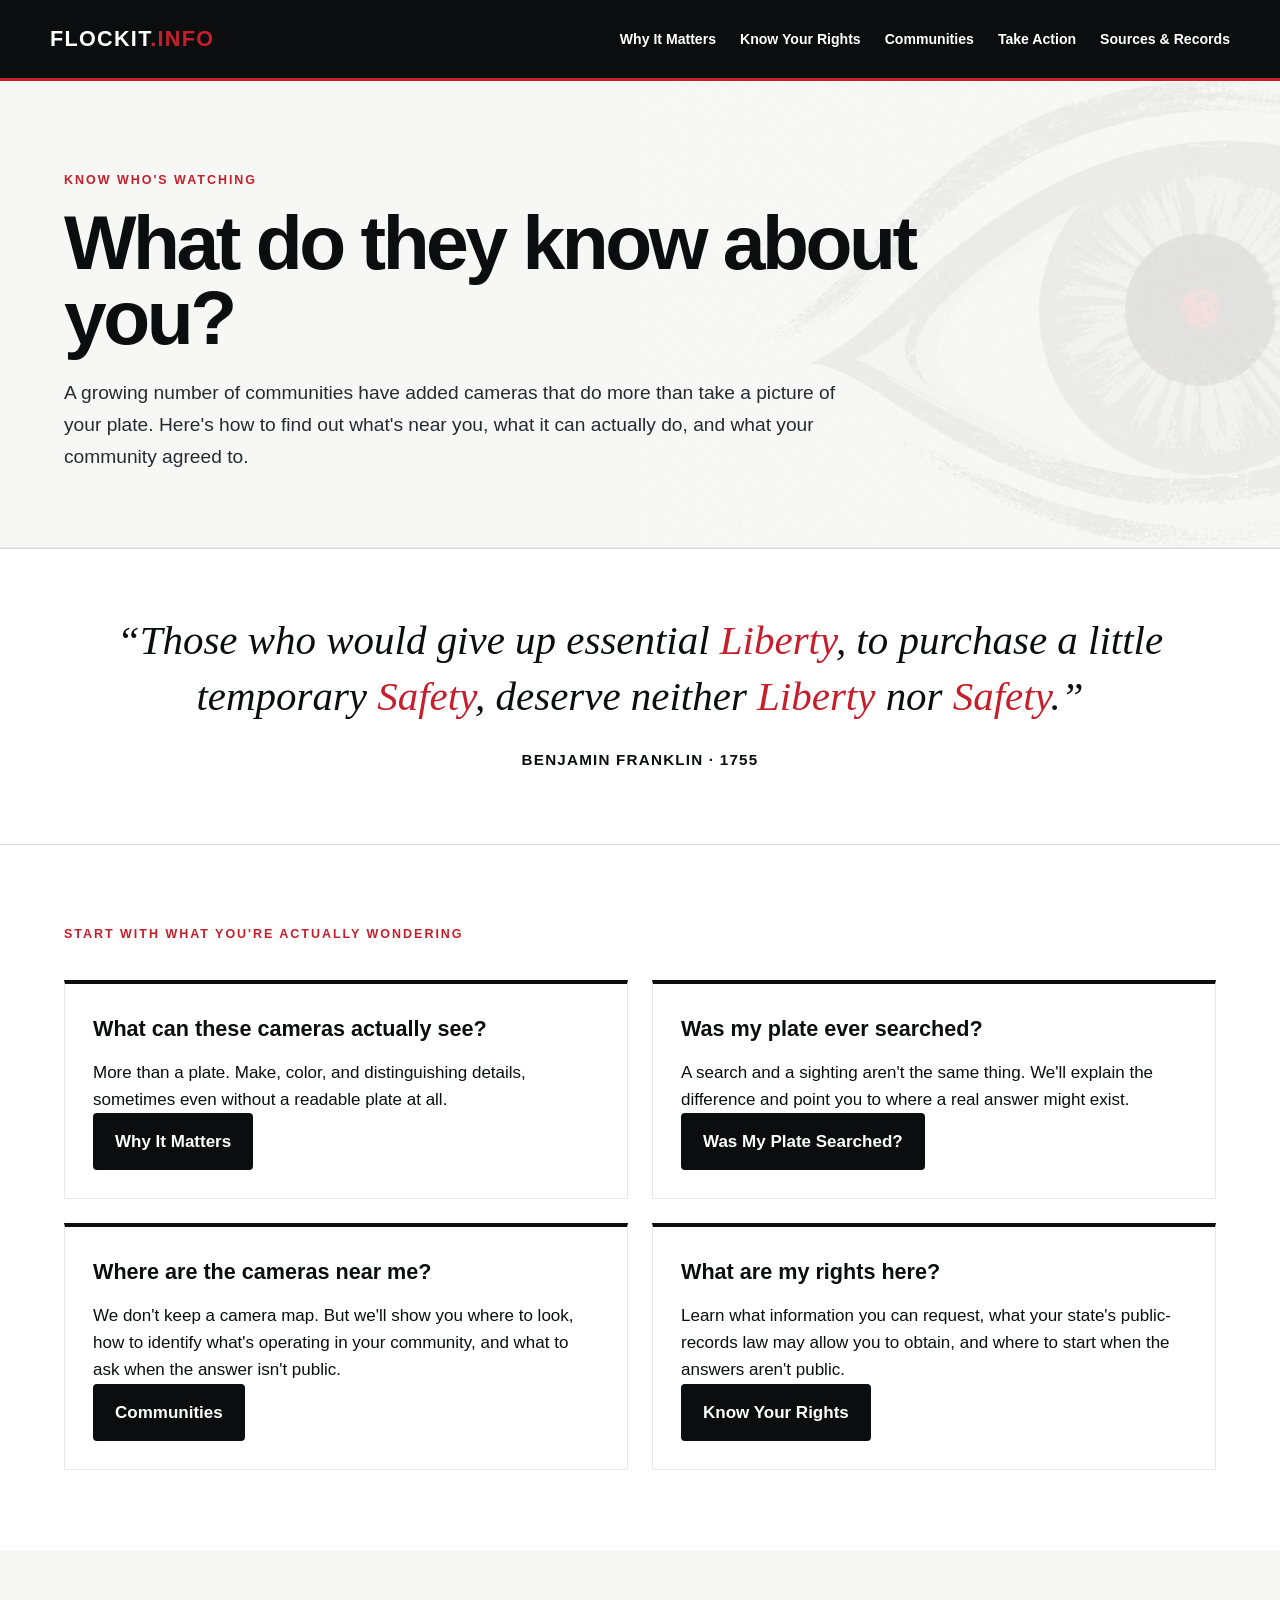
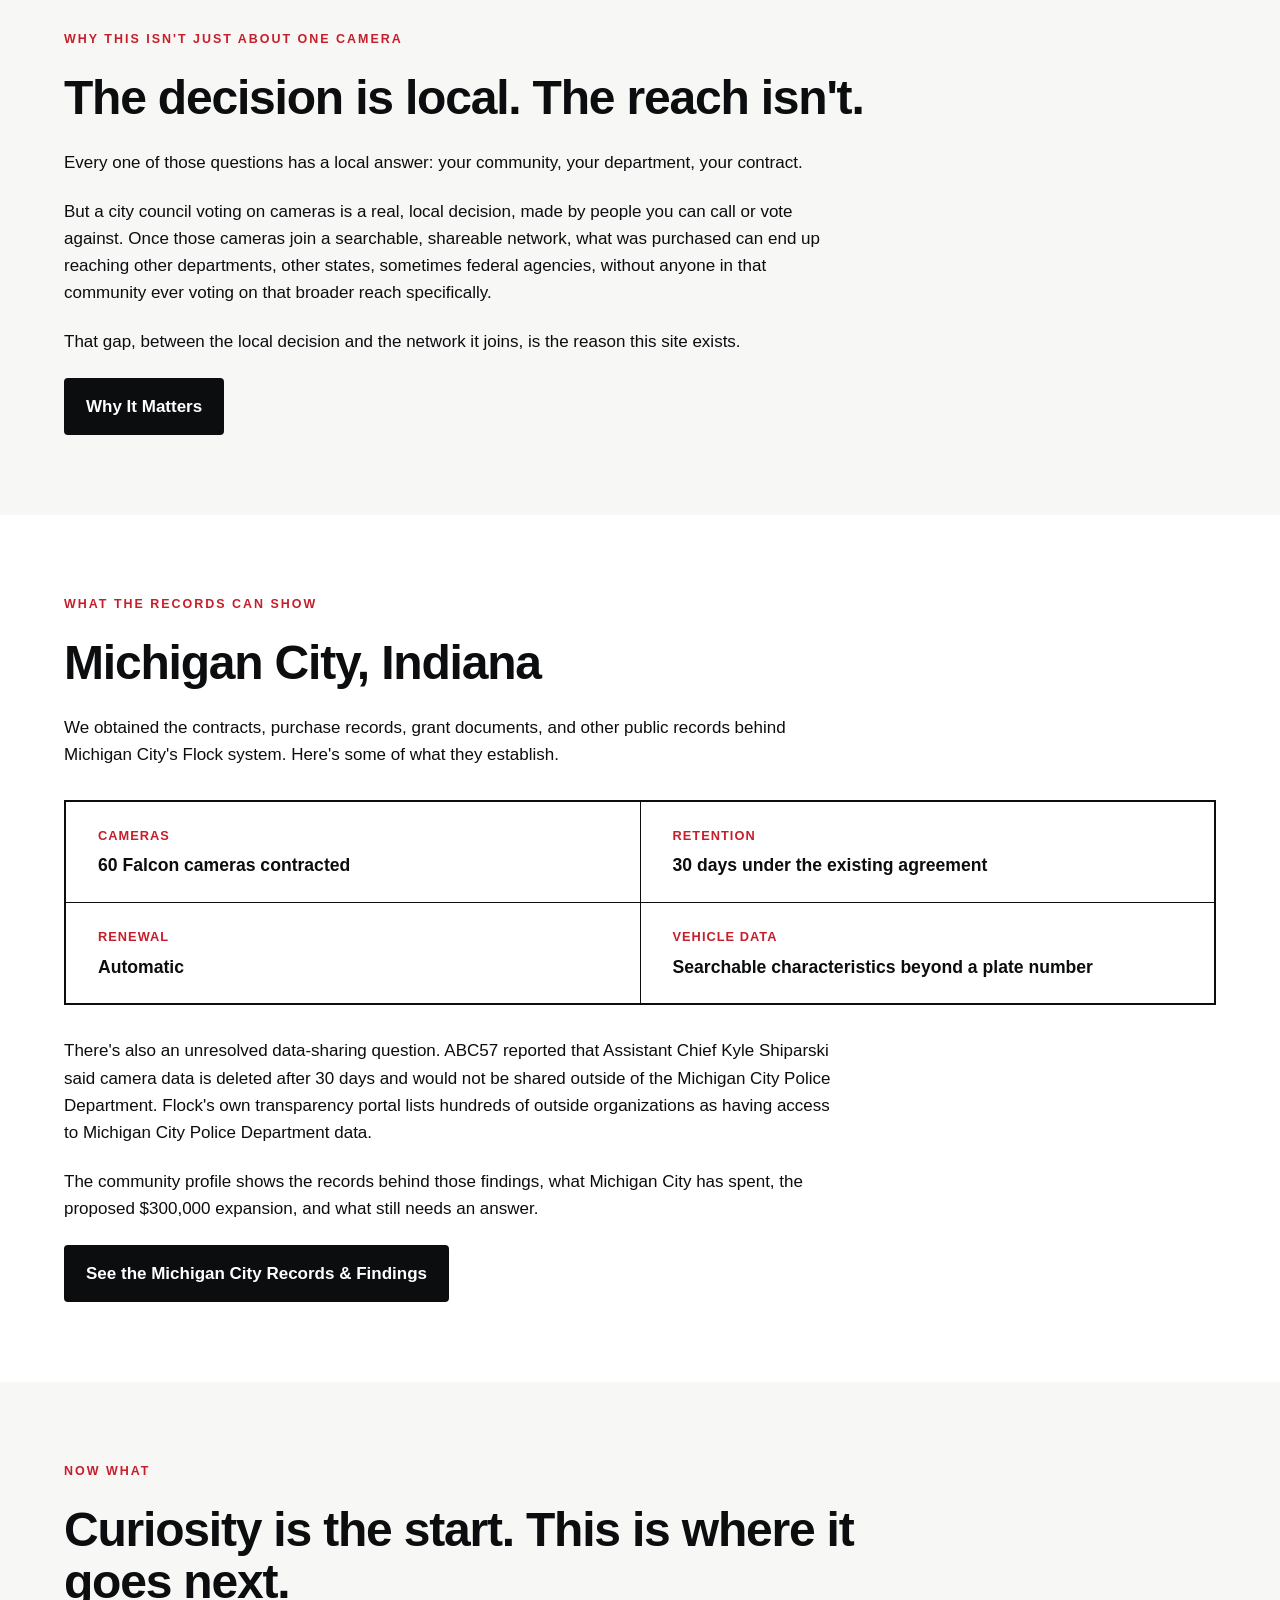
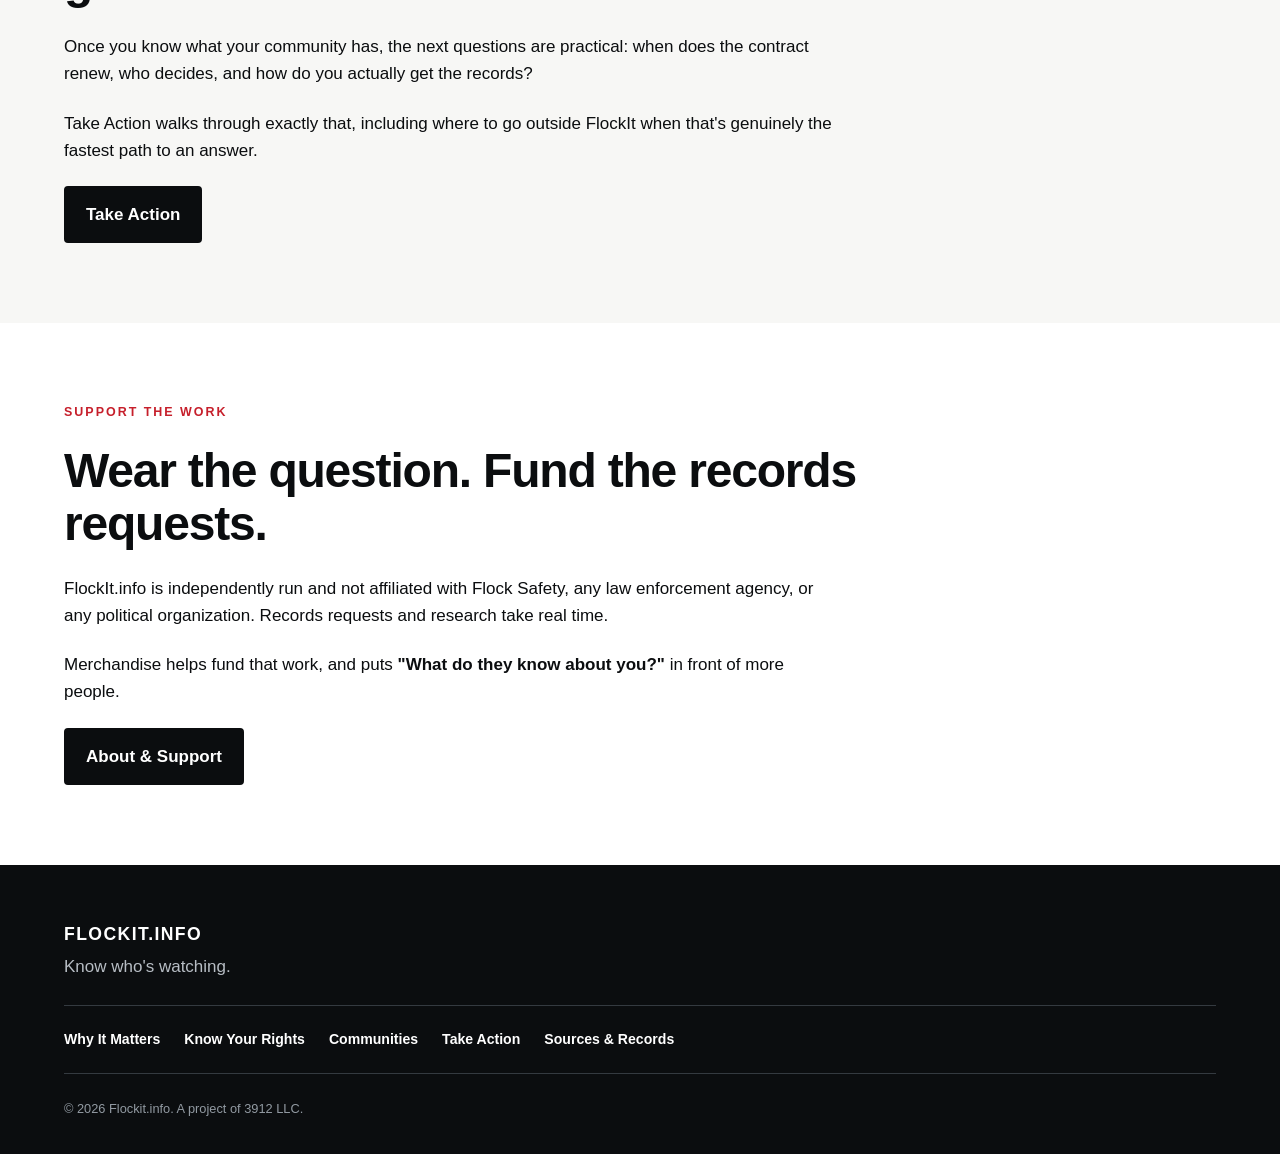
==== index.html @ 356aca11 "Update index.html" ====
<!DOCTYPE html>
<html lang="en">

<head>
  <meta charset="UTF-8">
  <meta name="viewport" content="width=device-width, initial-scale=1.0">

  <title>Flockit.info | Know Who's Watching</title>

  <meta
    name="description"
    content="Find out how Flock surveillance technology is being used in your community, what it can do, and what you can do about it."
  >

  <link rel="stylesheet" href="styles.css">
</head>


<body>

  <!-- =====================================================
       SITE HEADER
       Keep this consistent with template.html
       ===================================================== -->

  <header class="site-header">
    <div class="header-inner">

      <a class="site-logo" href="index.html" aria-label="Flockit.info home">
        FLOCKIT<span>.INFO</span>
      </a>

     <nav class="site-nav" aria-label="Main navigation">
  <a href="why-it-matters.html">Why It Matters</a>
  <a href="know-your-rights.html">Know Your Rights</a>
  <a href="communities.html">Communities</a>
  <a href="take-action.html">Take Action</a>
  <a href="sources-records.html">Sources &amp; Records</a>
</nav>

    </div>
  </header>


  <main>

    <!-- ===================================================
         HERO
         =================================================== -->

<section class="page-hero">
  <div class="content-width">

    <p class="eyebrow">KNOW WHO'S WATCHING</p>

    <h1>What do they know about you?</h1>

    <p class="page-intro">
      A growing number of communities have added cameras that do more
      than take a picture of your plate. Here's how to find out what's
      near you, what it can actually do, and what your community agreed to.
    </p>

  </div>
</section>
<section class="historical-quote">
  <div class="content-width">
    <blockquote>
  “Those who would give up essential <span class="quote-emphasis">Liberty</span>, to purchase a little temporary <span class="quote-emphasis">Safety</span>, deserve neither <span class="quote-emphasis">Liberty</span> nor <span class="quote-emphasis">Safety</span>.”
</blockquote>

    <p class="quote-attribution">
      Benjamin Franklin · 1755
    </p>
  </div>
</section>

    <!-- ===================================================
         WHY IT MATTERS
         =================================================== -->

  <!-- ===================================================
     START WITH WHAT YOU'RE ACTUALLY WONDERING
     =================================================== -->

<section class="content-section">
  <div class="content-width">

    <p class="eyebrow">START WITH WHAT YOU'RE ACTUALLY WONDERING</p>

    <div class="card-grid">

      <article class="card">
        <h3>What can these cameras actually see?</h3>
        <p>
          More than a plate. Make, color, and distinguishing details,
          sometimes even without a readable plate at all.
        </p>
        <a class="button" href="why-it-matters.html">
          Why It Matters
        </a>
      </article>

      <article class="card">
        <h3>Was my plate ever searched?</h3>
        <p>
          A search and a sighting aren't the same thing. We'll explain
          the difference and point you to where a real answer might exist.
        </p>
        <a class="button" href="was-my-plate-searched.html">
          Was My Plate Searched?
        </a>
      </article>

      <article class="card">
        <h3>Where are the cameras near me?</h3>
        <p>
          We don't keep a camera map. But we'll show you where to look,
          how to identify what's operating in your community, and what
          to ask when the answer isn't public.
        </p>
        <a class="button" href="communities.html">
          Communities
        </a>
      </article>

      <article class="card">
        <h3>What are my rights here?</h3>
        <p>
          Learn what information you can request, what your state's public-records law may allow you to obtain, and where to start when the answers aren't public.
        </p>
        <a class="button" href="know-your-rights.html">
          Know Your Rights
        </a>
      </article>

    </div>

  </div>
</section>


    <!-- ===================================================
         FIND YOUR COMMUNITY
         =================================================== -->

    <!-- ===================================================
     WHY THIS ISN'T JUST ABOUT ONE CAMERA
     =================================================== -->

<section class="content-section">
  <div class="content-width">

    <p class="eyebrow">WHY THIS ISN'T JUST ABOUT ONE CAMERA</p>

    <h2>The decision is local. The reach isn't.</h2>

    <p>
      Every one of those questions has a local answer: your community,
      your department, your contract.
    </p>

    <p>
      But a city council voting on cameras is a real, local decision,
      made by people you can call or vote against. Once those cameras
      join a searchable, shareable network, what was purchased can end
      up reaching other departments, other states, sometimes federal
      agencies, without anyone in that community ever voting on that
      broader reach specifically.
    </p>

    <p>
      That gap, between the local decision and the network it joins,
      is the reason this site exists.
    </p>

    <a class="button" href="why-it-matters.html">
      Why It Matters
    </a>

  </div>
</section>


    <!-- ===================================================
         REQUEST A COMMUNITY
         =================================================== -->

   <!-- ===================================================
     WHAT LOCAL UNDERSTANDING ACTUALLY LOOKS LIKE
     =================================================== -->

   <section class="content-section">
  <div class="content-width">

    <p class="eyebrow">WHAT THE RECORDS CAN SHOW</p>

    <h2>Michigan City, Indiana</h2>

    <p>
      We obtained the contracts, purchase records, grant documents, and other public records behind Michigan City's Flock system. Here's some of what they establish.
    </p>

    <div class="home-findings-grid">

      <div class="home-finding">
        <span>CAMERAS</span>
        <strong>60 Falcon cameras contracted</strong>
      </div>

      <div class="home-finding">
        <span>RETENTION</span>
        <strong>30 days under the existing agreement</strong>
      </div>

      <div class="home-finding">
        <span>RENEWAL</span>
        <strong>Automatic</strong>
      </div>

      <div class="home-finding">
        <span>VEHICLE DATA</span>
        <strong>Searchable characteristics beyond a plate number</strong>
      </div>

    </div>

    <p>
  There's also an unresolved data-sharing question. ABC57 reported that Assistant Chief Kyle Shiparski said camera data is deleted after 30 days and would not be shared outside of the Michigan City Police Department. Flock's own transparency portal lists hundreds of outside organizations as having access to Michigan City Police Department data.
</p>

    <p>
      The community profile shows the records behind those findings, what Michigan City has spent, the proposed $300,000 expansion, and what still needs an answer.
    </p>

    <a class="button" href="michigan-city.html">
      See the Michigan City Records &amp; Findings
    </a>

  </div>
</section>

    <!-- ===================================================
     NOW WHAT
     =================================================== -->

<section class="content-section">
  <div class="content-width">

    <p class="eyebrow">NOW WHAT</p>

    <h2>Curiosity is the start. This is where it goes next.</h2>

    <p>
      Once you know what your community has, the next questions are practical:
      when does the contract renew, who decides, and how do you actually get
      the records?
    </p>

    <p>
      Take Action walks through exactly that, including where to go outside
      FlockIt when that's genuinely the fastest path to an answer.
    </p>

    <a class="button" href="take-action.html">
      Take Action
    </a>

  </div>
</section>

    <!-- ===================================================
     SUPPORT THE WORK
     =================================================== -->

<section class="content-section">
  <div class="content-width">

    <p class="eyebrow">SUPPORT THE WORK</p>

    <h2>Wear the question. Fund the records requests.</h2>

    <p>
      FlockIt.info is independently run and not affiliated with Flock
      Safety, any law enforcement agency, or any political organization.
      Records requests and research take real time.
    </p>

    <p>
      Merchandise helps fund that work, and puts
      <strong>"What do they know about you?"</strong>
      in front of more people.
    </p>

    <a class="button" href="support-the-work.html">
      About &amp; Support
    </a>

  </div>
</section>
  </main>


  <!-- =====================================================
       SITE FOOTER
       Keep this consistent with template.html
       ===================================================== -->

  <footer class="site-footer">
    <div class="footer-inner">

      <div class="footer-brand">
        <strong>FLOCKIT.INFO</strong>
        <p>Know who's watching.</p>
      </div>

      <nav class="footer-nav" aria-label="Footer navigation">
  <a href="why-it-matters.html">Why It Matters</a>
  <a href="know-your-rights.html">Know Your Rights</a>
  <a href="communities.html">Communities</a>
  <a href="take-action.html">Take Action</a>
  <a href="sources-records.html">Sources &amp; Records</a>
</nav>

      <p class="footer-legal">
        © 2026 Flockit.info. A project of 3912 LLC.
      </p>

    </div>
  </footer>

</body>
</html>
---- styles.css ----
/* =========================================================
   FLOCKIT.INFO
   MASTER STYLESHEET

   Shared by every page on Flockit.info.
   Make site-wide design changes here whenever possible.
   ========================================================= */


/* ---------- SITE VARIABLES ---------- */

:root {
  --black: #0b0d0f;
  --dark: #15181c;
  --dark-gray: #252a30;
  --gray: #66707a;
  --light-gray: #e7e9ec;
  --off-white: #f7f7f5;
  --white: #ffffff;
  --red: #c61f2b;

  --content-width: 1180px;
  --reading-width: 780px;
}


/* ---------- RESET ---------- */

* {
  box-sizing: border-box;
}

html {
  scroll-behavior: smooth;
}

body {
  margin: 0;
  background: var(--white);
  color: var(--black);
  font-family: Arial, Helvetica, sans-serif;
  font-size: 17px;
  line-height: 1.6;
}

img {
  max-width: 100%;
  height: auto;
}

a {
  color: inherit;
}


/* ---------- SHARED PAGE WIDTH ---------- */

.content-width {
  width: min(90%, var(--content-width));
  margin: 0 auto;
}


/* =========================================================
   HEADER
   ========================================================= */

.site-header {
  background: var(--black);
  border-bottom: 3px solid var(--red);
}

.header-inner {
  width: min(94%, var(--content-width));
  min-height: 78px;
  margin: 0 auto;

  display: flex;
  align-items: center;
  justify-content: space-between;
  gap: 30px;
}

.site-logo {
  color: var(--white);
  font-size: 1.35rem;
  font-weight: 800;
  letter-spacing: 0.06em;
  text-decoration: none;
  white-space: nowrap;
}

.site-logo span {
  color: var(--red);
}


/* ---------- MAIN NAVIGATION ---------- */

.site-nav {
  display: flex;
  align-items: center;
  justify-content: flex-end;
  gap: 24px;
}

.site-nav a {
  color: var(--white);
  font-size: 0.88rem;
  font-weight: 700;
  text-decoration: none;
}

.site-nav a:hover,
.site-nav a:focus {
  color: var(--red);
}


/* =========================================================
   STANDARD PAGE HERO
   ========================================================= */

.page-hero {
  position: relative;
  overflow: hidden;
  padding: 90px 0 75px;
  background: var(--off-white);
  border-bottom: 1px solid var(--light-gray);
}

.page-hero::after {
  content: "";
  position: absolute;
  top: 50%;
  right: -120px;
  width: 760px;
  height: 520px;
  transform: translateY(-50%);
  background-image: url("eye-background.png");
  background-repeat: no-repeat;
  background-position: center;
  background-size: contain;
  opacity: 0.28;
  pointer-events: none;
}

.page-hero .content-width {
  position: relative;
  z-index: 1;
}

.eyebrow {
  margin: 0 0 14px;
  color: var(--red);
  font-size: 0.78rem;
  font-weight: 800;
  letter-spacing: 0.16em;
  text-transform: uppercase;
}

.page-hero h1 {
  max-width: 900px;
  margin: 0 0 22px;

  color: var(--black);
  font-size: clamp(2.6rem, 6vw, 5.5rem);
  line-height: 0.98;
  letter-spacing: -0.045em;
}

.page-intro {
  max-width: var(--reading-width);
  margin: 0;

  color: var(--dark-gray);
  font-size: 1.2rem;
  line-height: 1.65;
}


/* =========================================================
   STANDARD CONTENT
   ========================================================= */

.content-section {
  padding: 80px 0;
}

.content-section:nth-of-type(even) {
  background: var(--off-white);
}

.content-section h2 {
  max-width: 850px;
  margin: 0 0 24px;

  font-size: clamp(1.8rem, 4vw, 3rem);
  line-height: 1.1;
  letter-spacing: -0.025em;
}

.content-section h3 {
  margin-top: 35px;
  font-size: 1.35rem;
}

.content-section p {
  max-width: var(--reading-width);
  margin-top: 0;
  margin-bottom: 22px;
}


/* =========================================================
   BUTTONS
   ========================================================= */

.button {
  display: inline-block;
  padding: 13px 20px;

  background: var(--black);
  color: var(--white);

  border: 2px solid var(--black);
  border-radius: 4px;

  font-weight: 800;
  text-decoration: none;
}

.button:hover,
.button:focus {
  background: var(--red);
  border-color: var(--red);
}

.button-outline {
  background: transparent;
  color: var(--black);
}

.button-outline:hover,
.button-outline:focus {
  color: var(--white);
}


/* =========================================================
   CARDS
   ========================================================= */

.card-grid {
  display: grid;
  grid-template-columns: repeat(2, 1fr);
  gap: 24px;
  margin-top: 35px;
}

.card {
  padding: 28px;
  background: var(--white);
  border: 1px solid var(--light-gray);
  border-top: 4px solid var(--black);
}

.card h3 {
  margin: 0 0 12px;
}

.card p {
  margin-bottom: 0;
}


/* =========================================================
   CALLOUT / IMPORTANT INFORMATION
   ========================================================= */

.callout {
  max-width: 900px;
  margin: 40px 0;
  padding: 30px;

  background: var(--black);
  color: var(--white);

  border-left: 6px solid var(--red);
}

.callout h2,
.callout h3 {
  margin-top: 0;
  color: var(--white);
}

.callout p:last-child {
  margin-bottom: 0;
}


/* =========================================================
   FOOTER
   ========================================================= */

.site-footer {
  padding: 55px 0 35px;
  background: var(--black);
  color: var(--white);
}

.footer-inner {
  width: min(90%, var(--content-width));
  margin: 0 auto;
}

.footer-brand strong {
  font-size: 1.1rem;
  letter-spacing: 0.08em;
}

.footer-brand p {
  margin: 5px 0 25px;
  color: #b7bdc4;
}

.footer-nav {
  display: flex;
  flex-wrap: wrap;
  gap: 12px 24px;
  padding: 22px 0;

  border-top: 1px solid #343a40;
  border-bottom: 1px solid #343a40;
}

.footer-nav a {
  color: var(--white);
  font-size: 0.88rem;
  font-weight: 700;
  text-decoration: none;
}

.footer-nav a:hover,
.footer-nav a:focus {
  color: var(--red);
}

.footer-legal {
  margin: 25px 0 0;
  color: #929aa2;
  font-size: 0.8rem;
}


/* =========================================================
   ACCESSIBILITY
   ========================================================= */

a:focus-visible,
button:focus-visible {
  outline: 3px solid var(--red);
  outline-offset: 4px;
}


/* =========================================================
   MOBILE
   ========================================================= */

@media (max-width: 900px) {

  .header-inner {
    padding: 18px 0;
    flex-direction: column;
    align-items: flex-start;
  }

  .site-nav {
    width: 100%;
    flex-wrap: wrap;
    justify-content: flex-start;
    gap: 10px 18px;
  }

  .page-hero {
    padding: 65px 0 55px;
  }

  .content-section {
    padding: 60px 0;
  }

  .card-grid {
    grid-template-columns: 1fr;
  }
}


@media (max-width: 600px) {

  body {
    font-size: 16px;
  }

  .site-nav {
    flex-direction: column;
    align-items: flex-start;
  }

  .page-hero h1 {
    font-size: 2.7rem;
  }

  .callout {
    padding: 24px;
  }
}
.community-request-form {
  display: grid;
  gap: 0.75rem;
  max-width: 760px;
  margin-top: 2rem;
}

.community-request-form label {
  font-weight: 700;
}

.community-request-form input,
.community-request-form textarea {
  width: 100%;
  padding: 0.65rem 0.8rem;
  border: 1px solid #cfcfcf;
  font: inherit;
  background: #fff;
}

.community-request-form textarea {
  resize: vertical;
}

.community-request-form .button {
  width: fit-content;
  margin-top: 0.5rem;
  border: 0;
  cursor: pointer;
}

.form-note {
  max-width: 760px;
  margin-top: 1.5rem;
  font-size: 0.95rem;
}
/* =========================================================
   SUPPORT THE WORK
   ========================================================= */

.support-cta {
  margin-top: 2.5rem;
  padding: 2rem;
  border: 2px solid var(--black);
  border-left: 6px solid var(--red);
  background: var(--white);
}

.support-cta h3 {
  margin-top: 0;
  font-size: 1.5rem;
}

.support-cta p:last-child {
  margin-bottom: 0;
}

/* =========================================================
   COMMUNITY PROFILE — AT A GLANCE
   ========================================================= */

.profile-facts {
  display: grid;
  grid-template-columns: repeat(3, 1fr);
  gap: 1px;
  margin-bottom: 3.5rem;
  background: var(--black);
  border: 2px solid var(--black);
}

.profile-facts h2 {
  grid-column: 1 / -1;
  margin: 0;
  padding: 1.5rem 2rem;
  background: var(--black);
  color: var(--white);
  font-size: 1.75rem;
}

.profile-fact {
  display: flex;
  flex-direction: column;
  gap: 0.4rem;
  padding: 1.5rem 2rem;
  background: var(--white);
}

.fact-label {
  color: var(--red);
  font-size: 0.8rem;
  font-weight: 800;
  letter-spacing: 0.08em;
  text-transform: uppercase;
}

.profile-fact strong {
  font-size: 1.1rem;
  line-height: 1.35;
}
@media (max-width: 768px) {
  .profile-facts {
    grid-template-columns: 1fr;
  }

  .profile-facts h2 {
    padding: 1.25rem 1.5rem;
  }

  .profile-fact {
    padding: 1.25rem 1.5rem;
  }
}
.profile-verified {
  grid-column: 1 / -1;
  margin: 0;
  padding: 0 2rem 1.25rem;
  background: var(--black);
  color: #b8bec5;
  font-size: 0.85rem;
}
/* =========================================================
   COMMUNITY PROFILE — VEHICLE FINGERPRINT
   ========================================================= */

.vehicle-fingerprint {
  margin: 3.5rem 0;
  padding: 2.5rem;
  background: var(--black);
  color: var(--white);
}

.vehicle-fingerprint .eyebrow {
  margin-top: 0;
  color: var(--red);
}

.vehicle-fingerprint h2 {
  margin: 0.5rem 0 1rem;
  color: var(--white);
  font-size: 2.5rem;
}

.vehicle-fingerprint-intro {
  max-width: 760px;
  margin-bottom: 2rem;
  font-size: 1.15rem;
}

.fingerprint-grid {
  display: grid;
  grid-template-columns: repeat(3, 1fr);
  gap: 1px;
  margin: 2rem 0;
  background: #444;
  border: 1px solid #444;
}

.fingerprint-grid span {
  padding: 1rem 1.25rem;
  background: var(--white);
  color: var(--black);
  font-weight: 800;
}

.vehicle-fingerprint-note {
  max-width: 900px;
  margin: 2rem 0 0;
}

@media (max-width: 768px) {
  .vehicle-fingerprint {
    padding: 1.5rem;
  }

  .vehicle-fingerprint h2 {
    font-size: 2rem;
  }

  .fingerprint-grid {
    grid-template-columns: 1fr;
  }
}
/* =========================================================
   COMMUNITY PROFILE — DATA SHARING
   ========================================================= */

.sharing-section {
  margin: 3.5rem 0;
}

.sharing-section h2 {
  margin: 0.5rem 0 1.75rem;
  font-size: 2.5rem;
}

.sharing-grid {
  display: grid;
  grid-template-columns: repeat(2, 1fr);
  gap: 1px;
  background: var(--black);
  border: 2px solid var(--black);
}

.sharing-card {
  padding: 2rem;
  background: var(--white);
}

.sharing-label {
  display: block;
  margin-bottom: 0.75rem;
  color: var(--red);
  font-size: 0.8rem;
  font-weight: 800;
  letter-spacing: 0.08em;
  text-transform: uppercase;
}

.sharing-card p {
  margin: 0;
}
.technology-section + .technology-section {
  margin-top: 4rem;
}
.sharing-question {
  margin-top: 1px;
  padding: 2rem;
  background: var(--black);
  color: var(--white);
}

.sharing-question p {
  max-width: 900px;
  margin: 0;
  font-size: 1.1rem;
}

@media (max-width: 768px) {
  .sharing-section h2 {
    font-size: 2rem;
  }

  .sharing-grid {
    grid-template-columns: 1fr;
  }

  .sharing-card,
  .sharing-question {
    padding: 1.5rem;
  }
}
/* =========================================================
   COMMUNITY PROFILE — CONTRACT RENEWAL
   ========================================================= */

.renewal-section {
  margin: 3.5rem 0;
}

.renewal-section h2 {
  margin: 0.5rem 0 1.75rem;
  font-size: 2.5rem;
}

.renewal-facts {
  display: grid;
  grid-template-columns: repeat(3, 1fr);
  gap: 1px;
  margin-bottom: 1.75rem;
  background: var(--black);
  border: 2px solid var(--black);
}

.renewal-facts > div {
  padding: 1.5rem 2rem;
  background: var(--white);
}

.renewal-label {
  display: block;
  margin-bottom: 0.5rem;
  color: var(--red);
  font-size: 0.8rem;
  font-weight: 800;
  letter-spacing: 0.08em;
  text-transform: uppercase;
}

.renewal-facts strong {
  display: block;
  font-size: 1.1rem;
  line-height: 1.35;
}

@media (max-width: 768px) {
  .renewal-section h2 {
    font-size: 2rem;
  }

  .renewal-facts {
    grid-template-columns: 1fr;
  }

  .renewal-facts > div {
    padding: 1.25rem 1.5rem;
  }
}
/* =========================================================
   COMMUNITY PROFILE — PROPOSED EXPANSION
   ========================================================= */

.expansion-section {
  margin: 3.5rem 0;
}

.expansion-section h2 {
  margin: 0.5rem 0 1rem;
  font-size: 2.5rem;
}

.expansion-intro {
  max-width: 850px;
  margin-bottom: 2rem;
  font-size: 1.1rem;
}

.expansion-grid {
  display: grid;
  grid-template-columns: repeat(2, 1fr);
  gap: 1px;
  background: var(--black);
  border: 2px solid var(--black);
}

.expansion-item {
  padding: 1.5rem 2rem;
  background: var(--white);
}

.expansion-item span {
  font-weight: 800;
  line-height: 1.35;
}

.expansion-removed {
  display: flex;
  flex-direction: column;
  gap: 0.4rem;
  margin-top: 1px;
  padding: 1.5rem 2rem;
  background: #f2f2f2;
  border: 2px solid var(--black);
  border-top: 0;
}

.expansion-label {
  color: var(--red);
  font-size: 0.8rem;
  font-weight: 800;
  letter-spacing: 0.08em;
  text-transform: uppercase;
}

.expansion-removed strong {
  font-size: 1.1rem;
}

.expansion-claim {
  margin-top: 2rem;
  padding: 2rem;
  background: var(--black);
  color: var(--white);
}

.expansion-claim p {
  max-width: 950px;
  margin: 0.75rem 0 0;
}

@media (max-width: 768px) {
  .expansion-section h2 {
    font-size: 2rem;
  }

  .expansion-grid {
    grid-template-columns: 1fr;
  }

  .expansion-item,
  .expansion-removed,
  .expansion-claim {
    padding: 1.5rem;
  }
}
/* =========================================================
   COMMUNITY PROFILE — OPEN QUESTIONS
   ========================================================= */

.unknown-section {
  margin: 3.5rem 0;
}

.unknown-section h2 {
  margin: 0.5rem 0 1.75rem;
  font-size: 2.5rem;
}

.unknown-grid {
  display: grid;
  grid-template-columns: repeat(2, 1fr);
  gap: 1px;
  background: var(--black);
  border: 2px solid var(--black);
}

.unknown-item {
  display: flex;
  gap: 1.25rem;
  padding: 1.75rem 2rem;
  background: var(--white);
}

.unknown-item span {
  flex: 0 0 auto;
  color: var(--red);
  font-size: 0.9rem;
  font-weight: 800;
  letter-spacing: 0.08em;
}

.unknown-item p {
  margin: 0;
}

.unknown-note {
  padding-top: 1.5rem;
  margin: 0;
  font-size: 0.95rem;
}

@media (max-width: 768px) {
  .unknown-section h2 {
    font-size: 2rem;
  }

  .unknown-grid {
    grid-template-columns: 1fr;
  }

  .unknown-item {
    padding: 1.5rem;
  }
}
/* =========================================================
   COMMUNITY PROFILE — PUBLIC COST
   ========================================================= */

.cost-section {
  margin: 3.5rem 0;
}

.cost-section h2 {
  margin: 0.5rem 0 1.75rem;
  font-size: 2.5rem;
}

.cost-grid {
  display: grid;
  grid-template-columns: repeat(2, 1fr);
  gap: 1px;
  background: var(--black);
  border: 2px solid var(--black);
}

.cost-item {
  padding: 2rem;
  background: var(--white);
}

.cost-label {
  display: block;
  margin-bottom: 0.75rem;
  color: var(--red);
  font-size: 0.8rem;
  font-weight: 800;
  letter-spacing: 0.08em;
  text-transform: uppercase;
}

.cost-item strong {
  display: block;
  margin-bottom: 0.35rem;
  font-size: 2rem;
  line-height: 1.1;
}

.cost-item p {
  margin: 0;
}

.cost-detail {
  margin-top: 0.75rem !important;
  font-size: 0.95rem;
}

.cost-note {
  padding-top: 1.5rem;
  margin: 0;
  max-width: 950px;
  font-size: 0.95rem;
}

@media (max-width: 768px) {
  .cost-section h2 {
    font-size: 2rem;
  }

  .cost-grid {
    grid-template-columns: 1fr;
  }

  .cost-item {
    padding: 1.5rem;
  }
}
/* =========================================================
   COMMUNITY PROFILE — SOURCE RECORDS
   ========================================================= */

.profile-records {
  margin: 3.5rem 0;
}

.profile-records h2 {
  margin: 0.5rem 0 1rem;
  font-size: 2.5rem;
}

.profile-records-intro {
  max-width: 850px;
  margin-bottom: 2rem;
  font-size: 1.05rem;
}

.records-list {
  display: grid;
  grid-template-columns: repeat(2, 1fr);
  gap: 1px;
  background: var(--black);
  border: 2px solid var(--black);
}

.record-item {
  padding: 1.75rem 2rem;
  background: var(--white);
}

.record-type {
  display: block;
  margin-bottom: 0.6rem;
  color: var(--red);
  font-size: 0.8rem;
  font-weight: 800;
  letter-spacing: 0.08em;
  text-transform: uppercase;
}

.record-item strong {
  display: block;
  margin-bottom: 0.75rem;
  font-size: 1.1rem;
  line-height: 1.35;
}

.record-item p {
  margin: 0 0 1rem;
}

.record-item a,
.record-status {
  font-weight: 700;
}

.record-status {
  color: #666;
}

@media (max-width: 768px) {
  .profile-records h2 {
    font-size: 2rem;
  }

  .records-list {
    grid-template-columns: 1fr;
  }

  .record-item {
    padding: 1.5rem;
  }
}

/* =========================================================
   SOURCES & RECORDS — LIBRARY
   ========================================================= */

.records-library-section {
  margin: 3.5rem 0 0;
}

.records-library-section h2 {
  margin: 0 0 0.75rem;
  font-size: 2.5rem;
}

.records-library-section > p {
  max-width: 850px;
}

.records-library-grid {
  display: grid;
  grid-template-columns: repeat(2, 1fr);
  gap: 1px;
  margin-top: 2rem;
  background: var(--black);
  border: 2px solid var(--black);
}

.records-library-item {
  padding: 1.75rem 2rem;
  background: var(--white);
}

.records-library-item strong {
  display: block;
  margin-bottom: 0.75rem;
  font-size: 1.1rem;
  line-height: 1.35;
}

.records-library-item p {
  margin: 0 0 1rem;
}

.records-library-item a,
.records-library-item .record-status {
  font-weight: 700;
}

.records-library-note {
  padding-top: 1.5rem;
  margin: 0;
  font-size: 0.95rem;
}

@media (max-width: 768px) {
  .records-library-section h2 {
    font-size: 2rem;
  }

  .records-library-grid {
    grid-template-columns: 1fr;
  }

  .records-library-item {
    padding: 1.5rem;
  }
}

/* =========================================================
   HOMEPAGE — MICHIGAN CITY FINDINGS
   ========================================================= */

.home-findings-grid {
  display: grid;
  grid-template-columns: repeat(2, 1fr);
  gap: 1px;
  margin: 2rem 0;
  background: var(--black);
  border: 2px solid var(--black);
}

.home-finding {
  padding: 1.5rem 2rem;
  background: var(--white);
}

.home-finding span {
  display: block;
  margin-bottom: 0.5rem;
  color: var(--red);
  font-size: 0.8rem;
  font-weight: 800;
  letter-spacing: 0.08em;
  text-transform: uppercase;
}

.home-finding strong {
  display: block;
  font-size: 1.1rem;
  line-height: 1.35;
}

@media (max-width: 768px) {
  .home-findings-grid {
    grid-template-columns: 1fr;
  }

  .home-finding {
    padding: 1.25rem 1.5rem;
  }
}

/* =========================================================
   PLATE SEARCH LOOKUP
   ========================================================= */

.plate-lookup {
  margin: 2rem 0 2.5rem;
  padding: 2rem;
  background: var(--black);
  color: var(--white);
}

.plate-lookup .eyebrow {
  margin-top: 0;
  color: var(--red);
}

.plate-lookup h2 {
  margin: 0.5rem 0 1rem;
  color: var(--white);
}

.plate-lookup p {
  max-width: 900px;
}

.plate-lookup .button {
  margin-top: 0.5rem;
  background: var(--white);
  color: var(--black);
}

.plate-lookup .button:hover {
  background: var(--red);
  color: var(--white);
}

/* =========================================================
   TAKE ACTION CHECKLIST
   ========================================================= */

.action-checklist {
  display: grid;
  grid-template-columns: repeat(2, 1fr);
  gap: 1px;
  margin-top: 2rem;
  background: var(--black);
  border: 2px solid var(--black);
}

.action-checklist-item {
  padding: 1.75rem 2rem;
  background: var(--white);
}

.action-checklist-item span {
  display: block;
  margin-bottom: 0.5rem;
  color: var(--red);
  font-size: 0.8rem;
  font-weight: 800;
  letter-spacing: 0.08em;
}

.action-checklist-item strong {
  display: block;
  margin-bottom: 0.5rem;
  font-size: 1.1rem;
}

.action-checklist-item p {
  margin: 0;
}

@media (max-width: 768px) {
  .action-checklist {
    grid-template-columns: 1fr;
  }

  .action-checklist-item {
    padding: 1.5rem;
  }
}

/* =========================================================
   REAL-WORLD EXAMPLE
   ========================================================= */

.real-world-example {
  background: var(--white);
  color: var(--black);
}

.real-world-example .content-width {
  padding: 3rem;
  background: var(--black);
  color: var(--white);
}

.real-world-example .eyebrow {
  margin-bottom: 1rem;
  color: var(--red);
}

.real-world-example h2 {
  color: var(--white);
}

.real-world-example a {
  color: var(--white);
  font-weight: 800;
}

.real-world-example a:hover,
.real-world-example a:focus {
  color: var(--red);
}

@media (max-width: 768px) {
  .real-world-example .content-width {
    padding: 1.5rem;
  }
}

/* =========================================================
   KNOW YOUR RIGHTS CHECKLIST
   ========================================================= */

.rights-checklist {
  margin: 3rem 0;
  padding: 2.5rem;
  background: var(--black);
  color: var(--white);
}

.rights-checklist .eyebrow {
  margin-top: 0;
  color: var(--red);
}

.rights-checklist h2 {
  max-width: 850px;
  margin-bottom: 2rem;
  color: var(--white);
}

.rights-checklist-grid {
  display: grid;
  grid-template-columns: repeat(2, 1fr);
  gap: 1px;
  background: var(--gray);
  border: 1px solid var(--gray);
}

.rights-checklist-item {
  padding: 1.5rem;
  background: var(--white);
  color: var(--black);
}

.rights-checklist-item span {
  display: block;
  margin-bottom: 0.5rem;
  color: var(--red);
  font-size: 0.8rem;
  font-weight: 800;
  letter-spacing: 0.08em;
}

.rights-checklist-item strong {
  display: block;
  margin-bottom: 0.5rem;
  font-size: 1.1rem;
}

.rights-checklist-item p {
  margin: 0;
}

@media (max-width: 768px) {
  .rights-checklist {
    padding: 1.5rem;
  }

  .rights-checklist-grid {
    grid-template-columns: 1fr;
  }
}

.historical-quote {
  padding: 4rem 0 4.5rem;
  border-top: 1px solid #d9d9d9;
  border-bottom: 1px solid #d9d9d9;
  text-align: center;
}

.historical-quote blockquote {
  max-width: 1100px;
  margin: 0 auto 1.5rem;
  font-family: Georgia, "Times New Roman", serif;
  font-size: clamp(2rem, 3.2vw, 3rem);
  font-style: italic;
  line-height: 1.35;
  font-weight: 400;
}

.quote-attribution {
  margin: 0;
  font-size: 0.95rem;
  font-weight: 700;
  letter-spacing: 0.08em;
  text-transform: uppercase;
}
.quote-emphasis {
  color: var(--red);
}
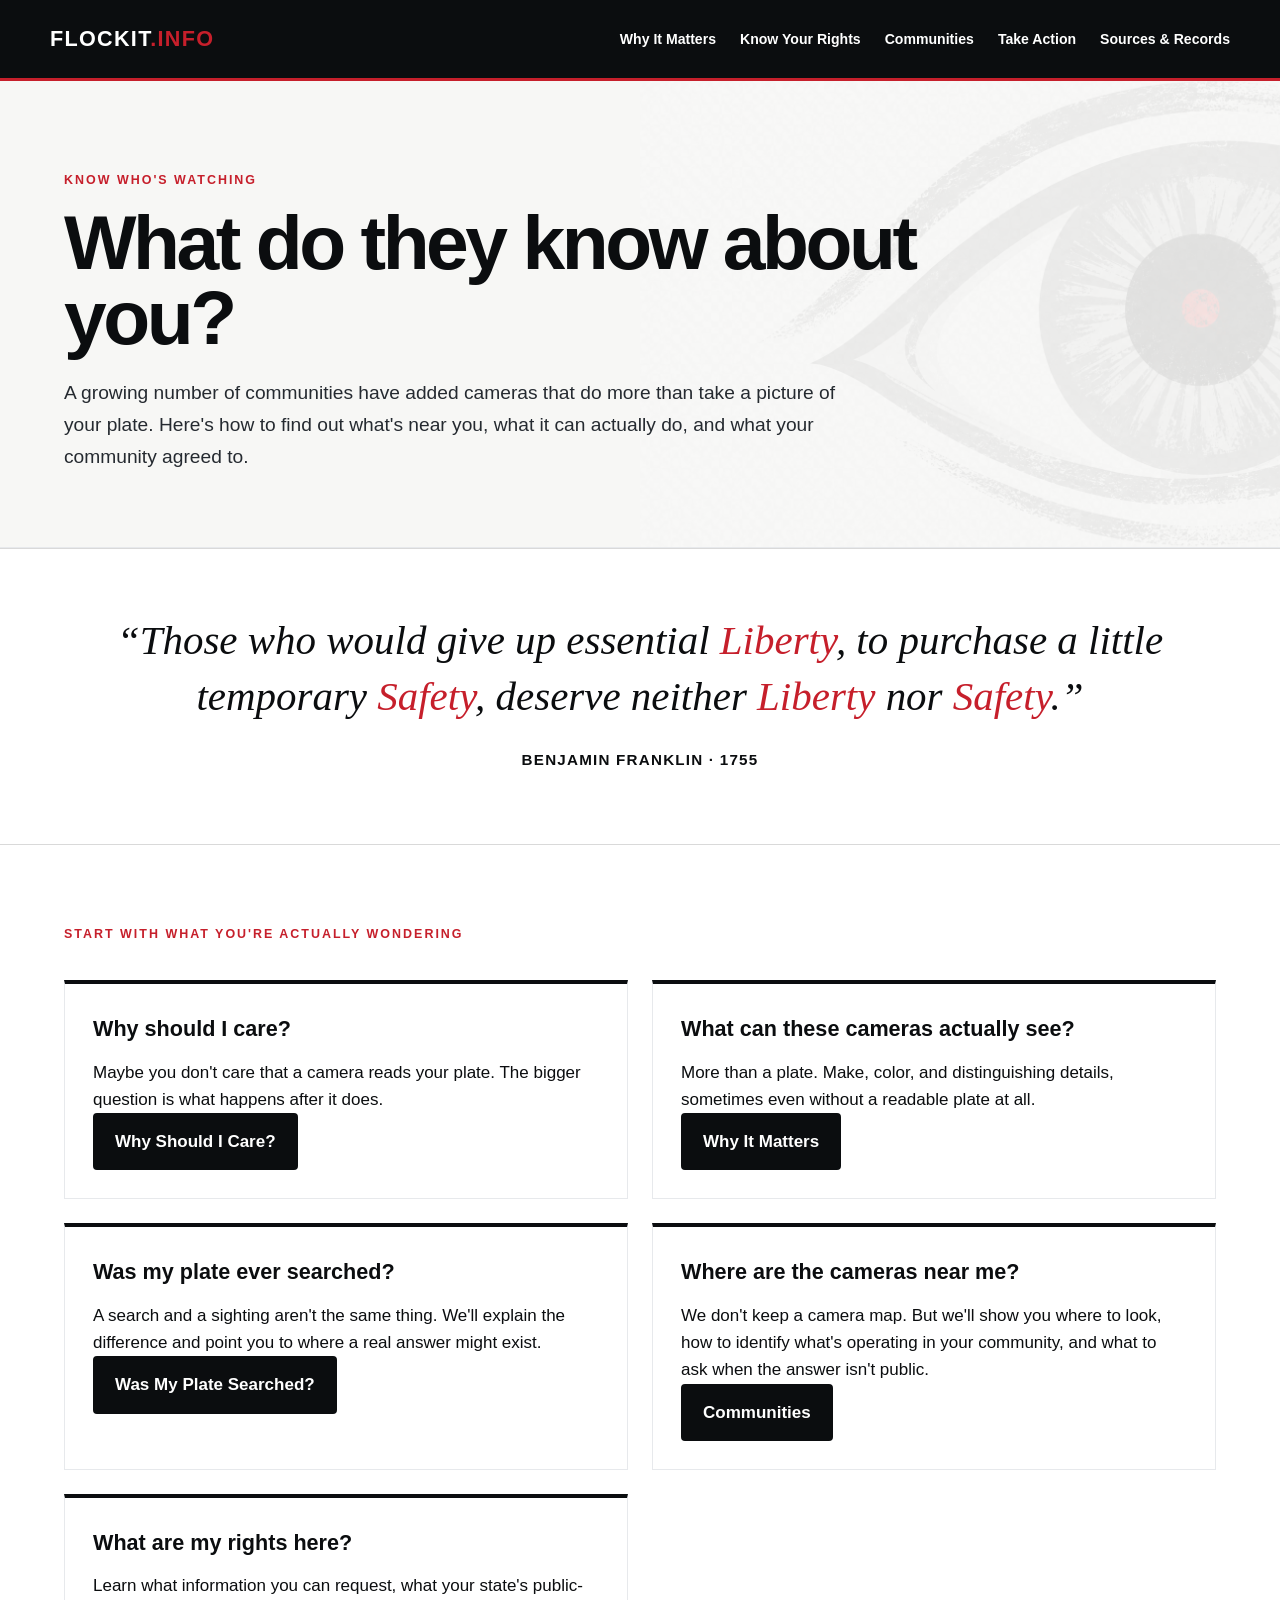
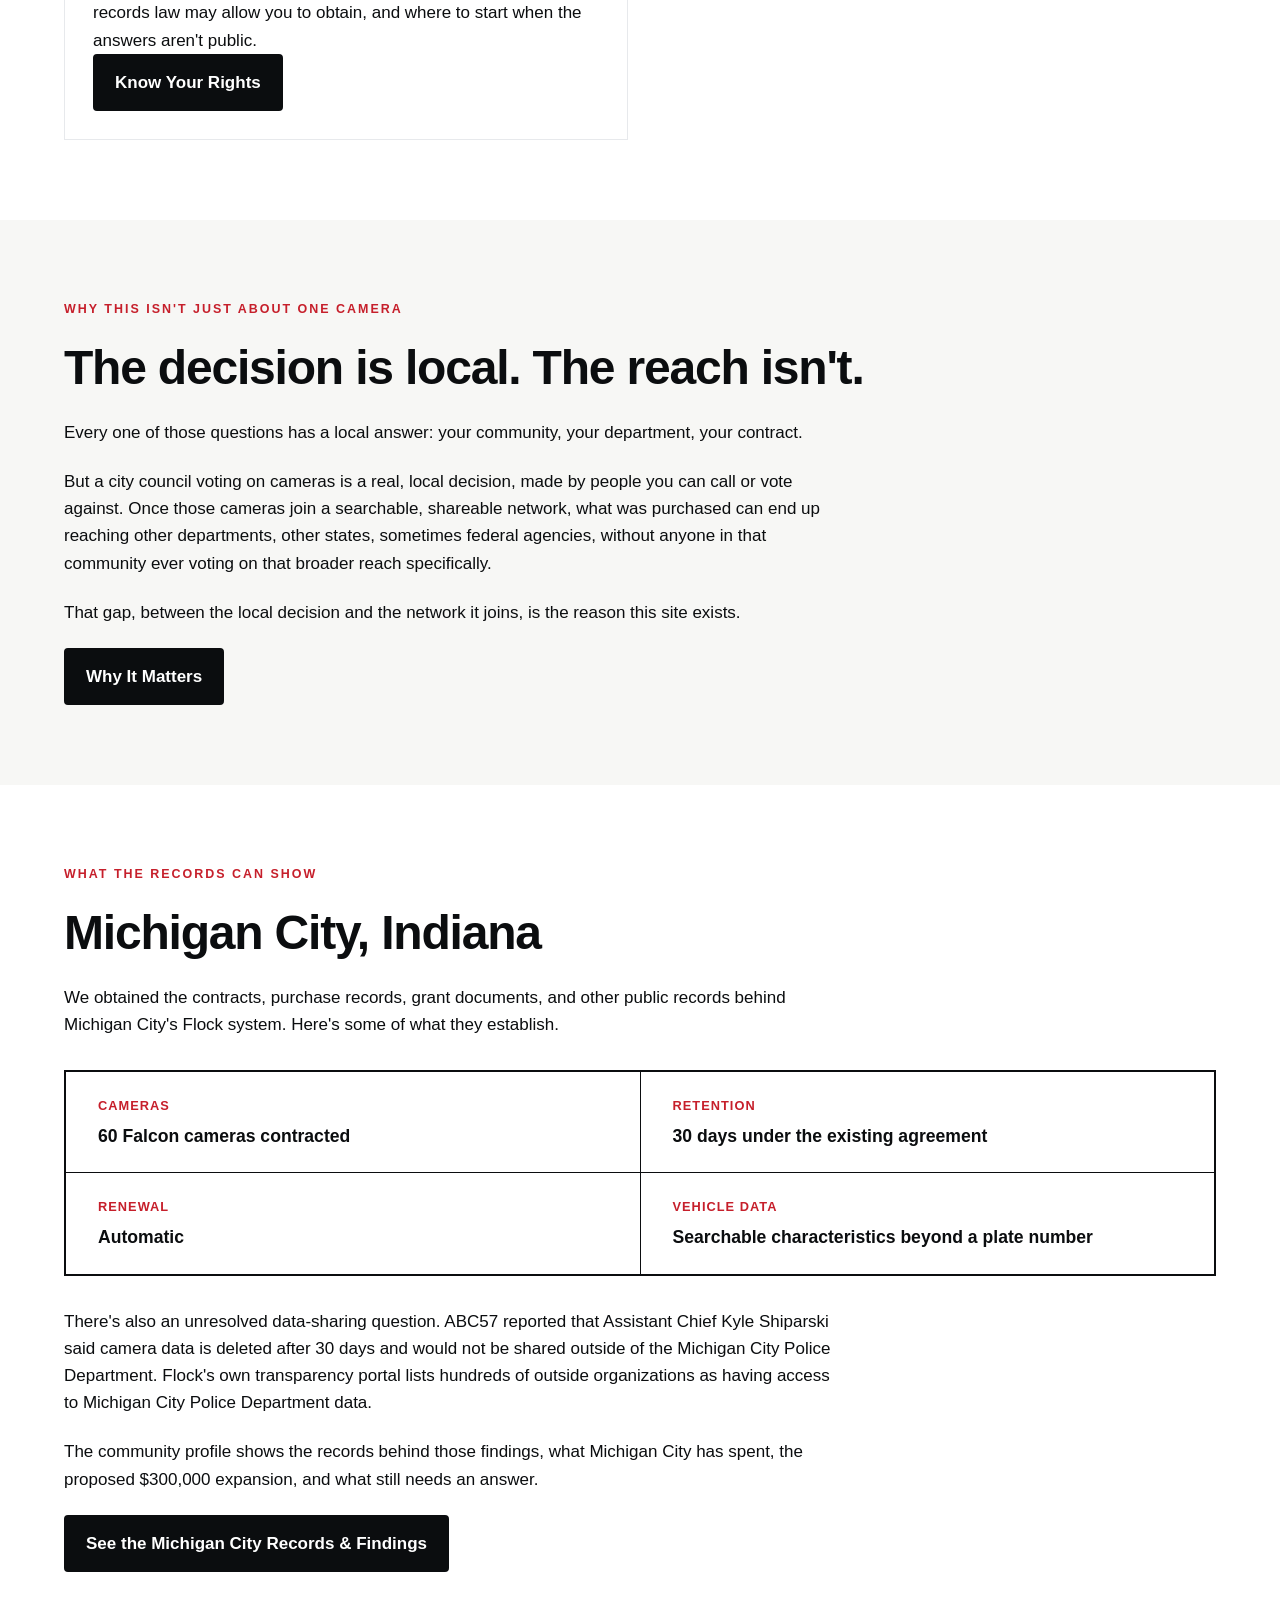
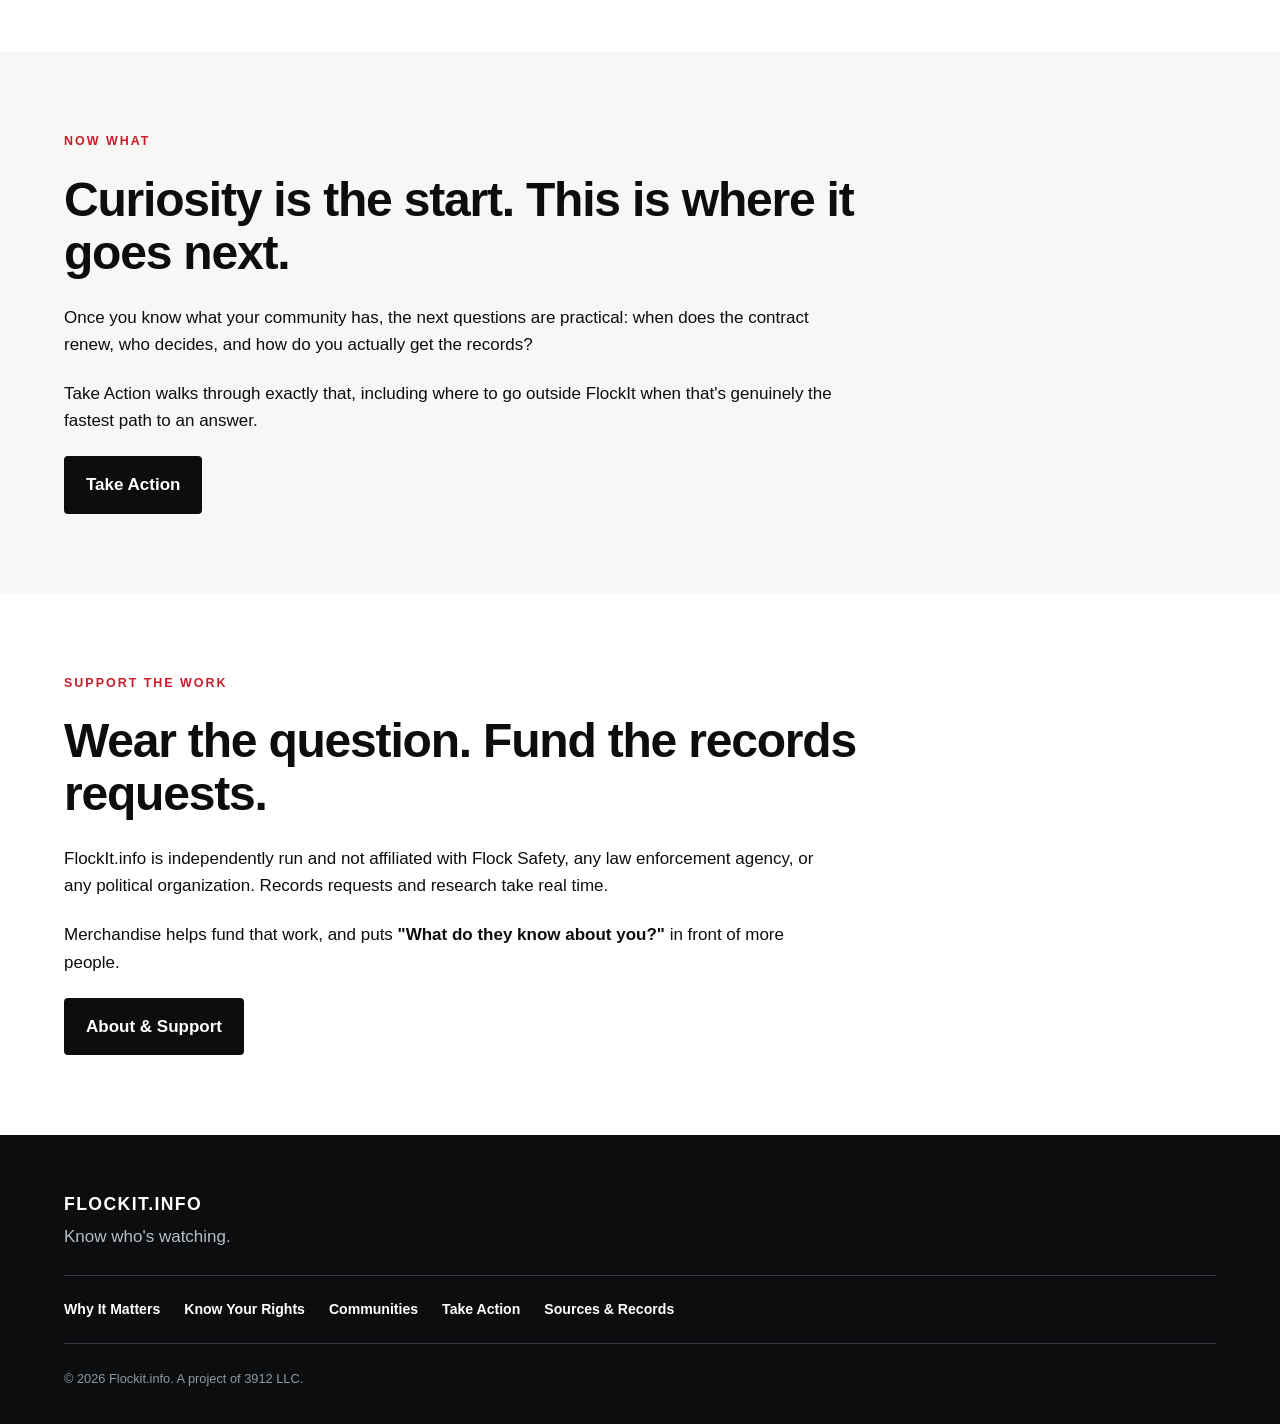
==== commit 666d0a95: "Update index.html Add Why Should I Care homepage link" ====
--- a/index.html
+++ b/index.html
@@ -13,6 +13,12 @@
   >
 
   <link rel="stylesheet" href="styles.css">
+  
+  <!-- Vercel Web Analytics -->
+  <script>
+    window.va = window.va || function () { (window.vaq = window.vaq || []).push(arguments); };
+  </script>
+  <script defer src="/_vercel/insights/script.js"></script>
 </head>
 
 
@@ -89,7 +95,15 @@
     <p class="eyebrow">START WITH WHAT YOU'RE ACTUALLY WONDERING</p>
 
     <div class="card-grid">
-
+       <article class="card">
+  <h3>Why should I care?</h3>
+  <p>
+    Maybe you don't care that a camera reads your plate. The bigger question is what happens after it does.
+  </p>
+  <a class="button" href="why-should-i-care.html">
+    Why Should I Care?
+  </a>
+</article>
       <article class="card">
         <h3>What can these cameras actually see?</h3>
         <p>
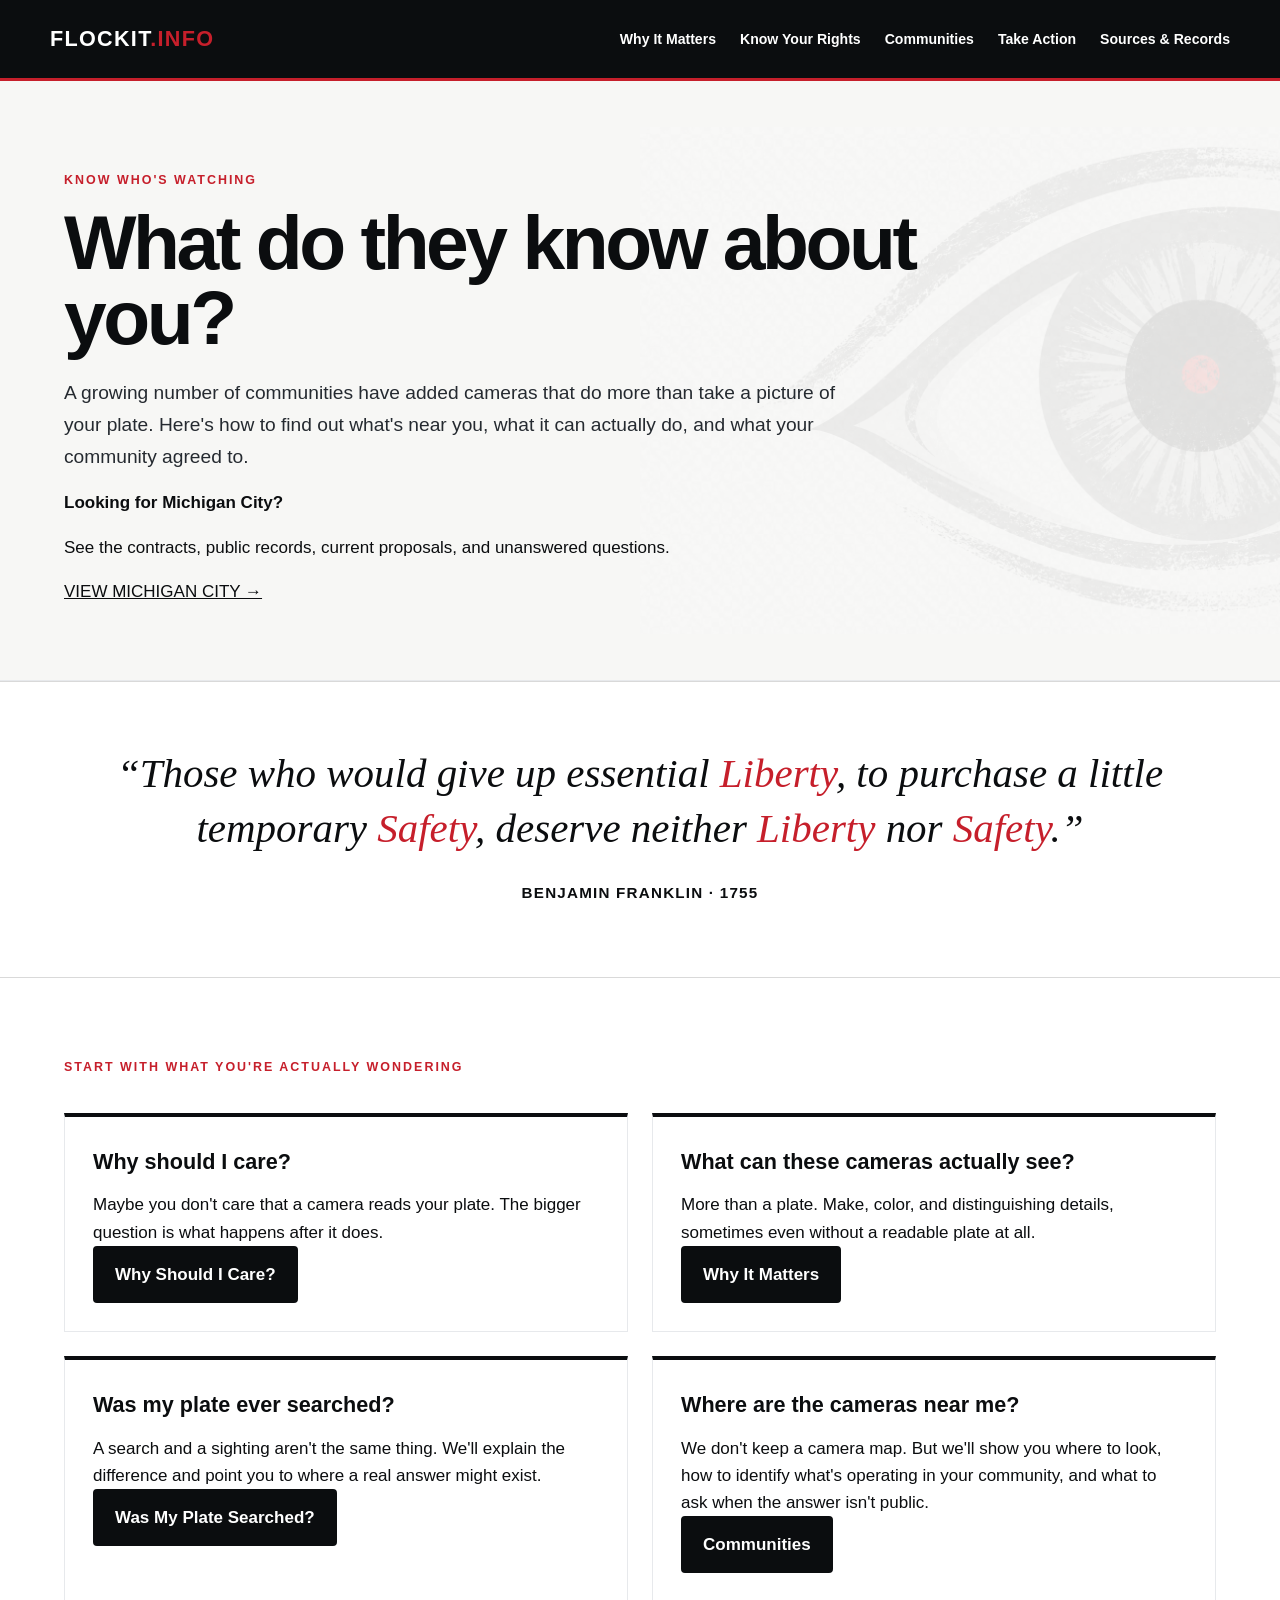
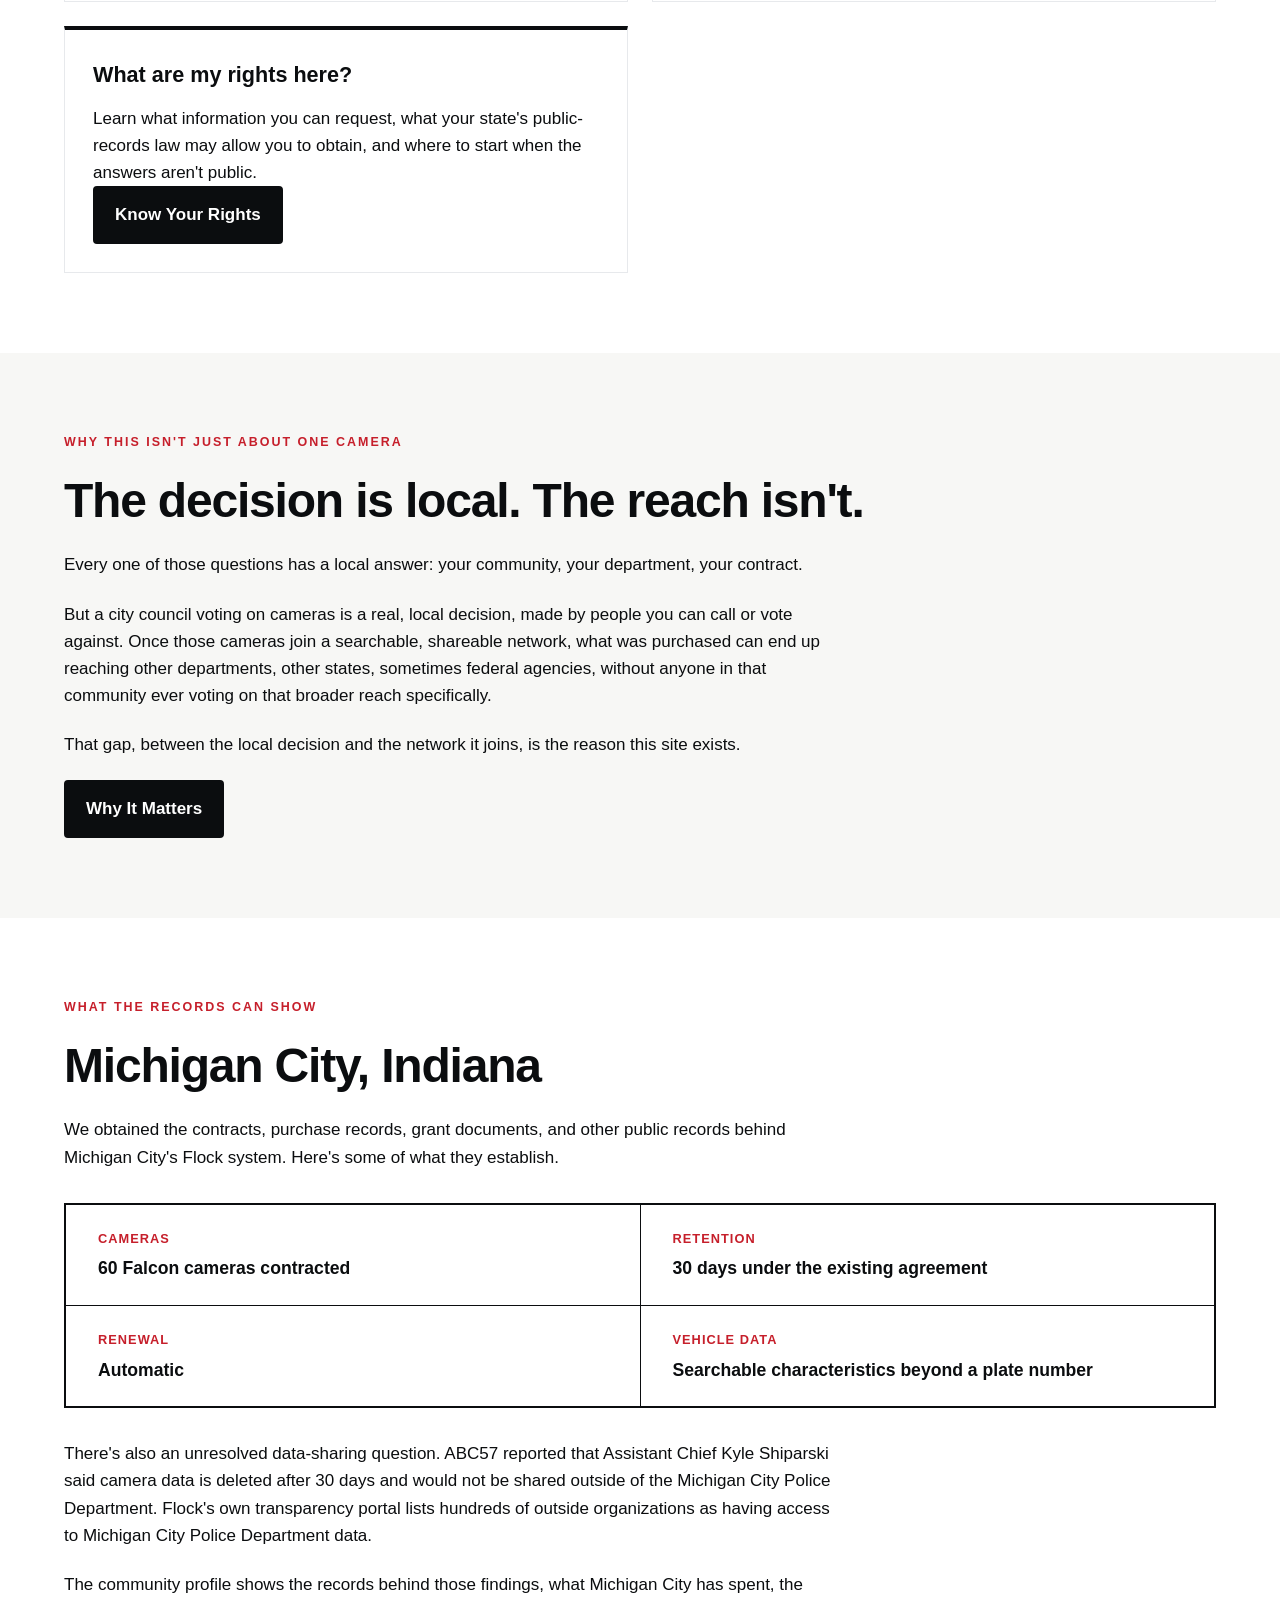
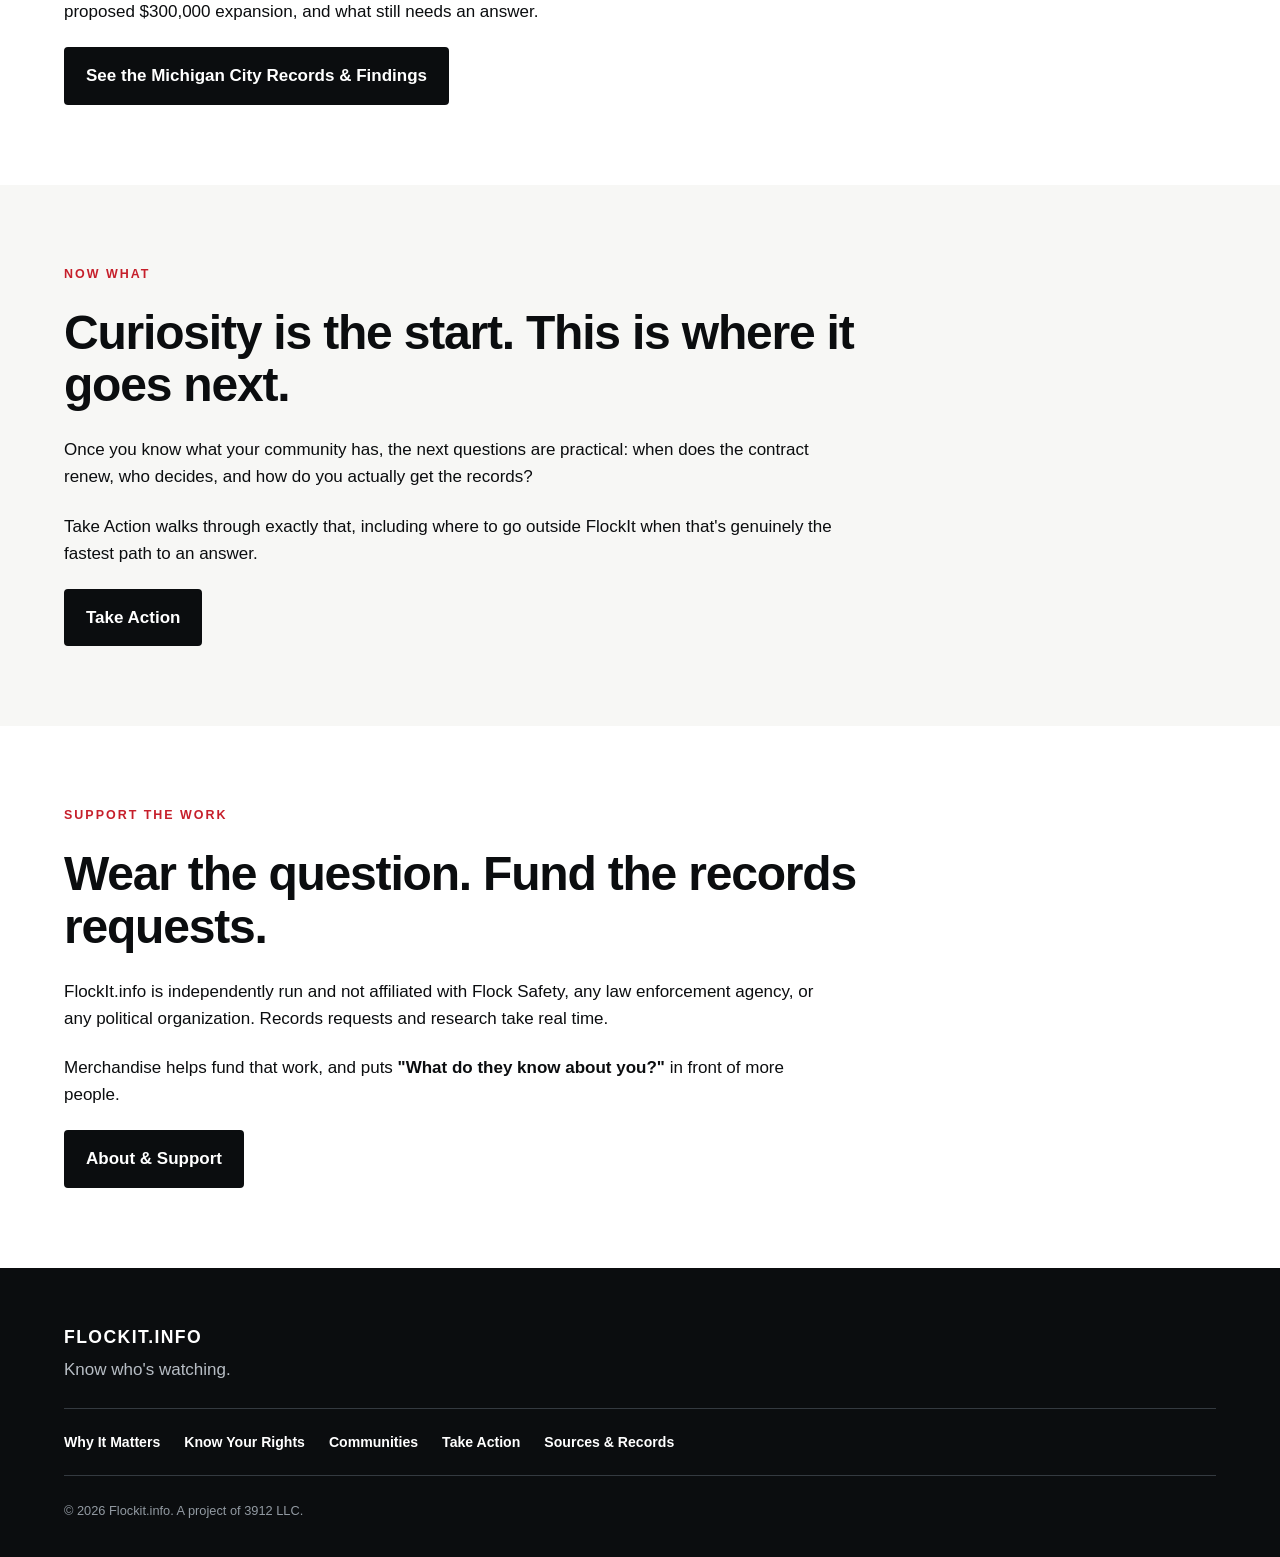
==== commit e6dab587: "Update index.html Add Michigan City homepage shortcut" ====
--- a/index.html
+++ b/index.html
@@ -66,6 +66,12 @@
       than take a picture of your plate. Here's how to find out what's
       near you, what it can actually do, and what your community agreed to.
     </p>
+
+    <div class="mc-shortcut">
+  <p><strong>Looking for Michigan City?</strong></p>
+  <p>See the contracts, public records, current proposals, and unanswered questions.</p>
+  <a href="michigan-city.html" class="mc-shortcut-button">VIEW MICHIGAN CITY →</a>
+</div>
 
   </div>
 </section>
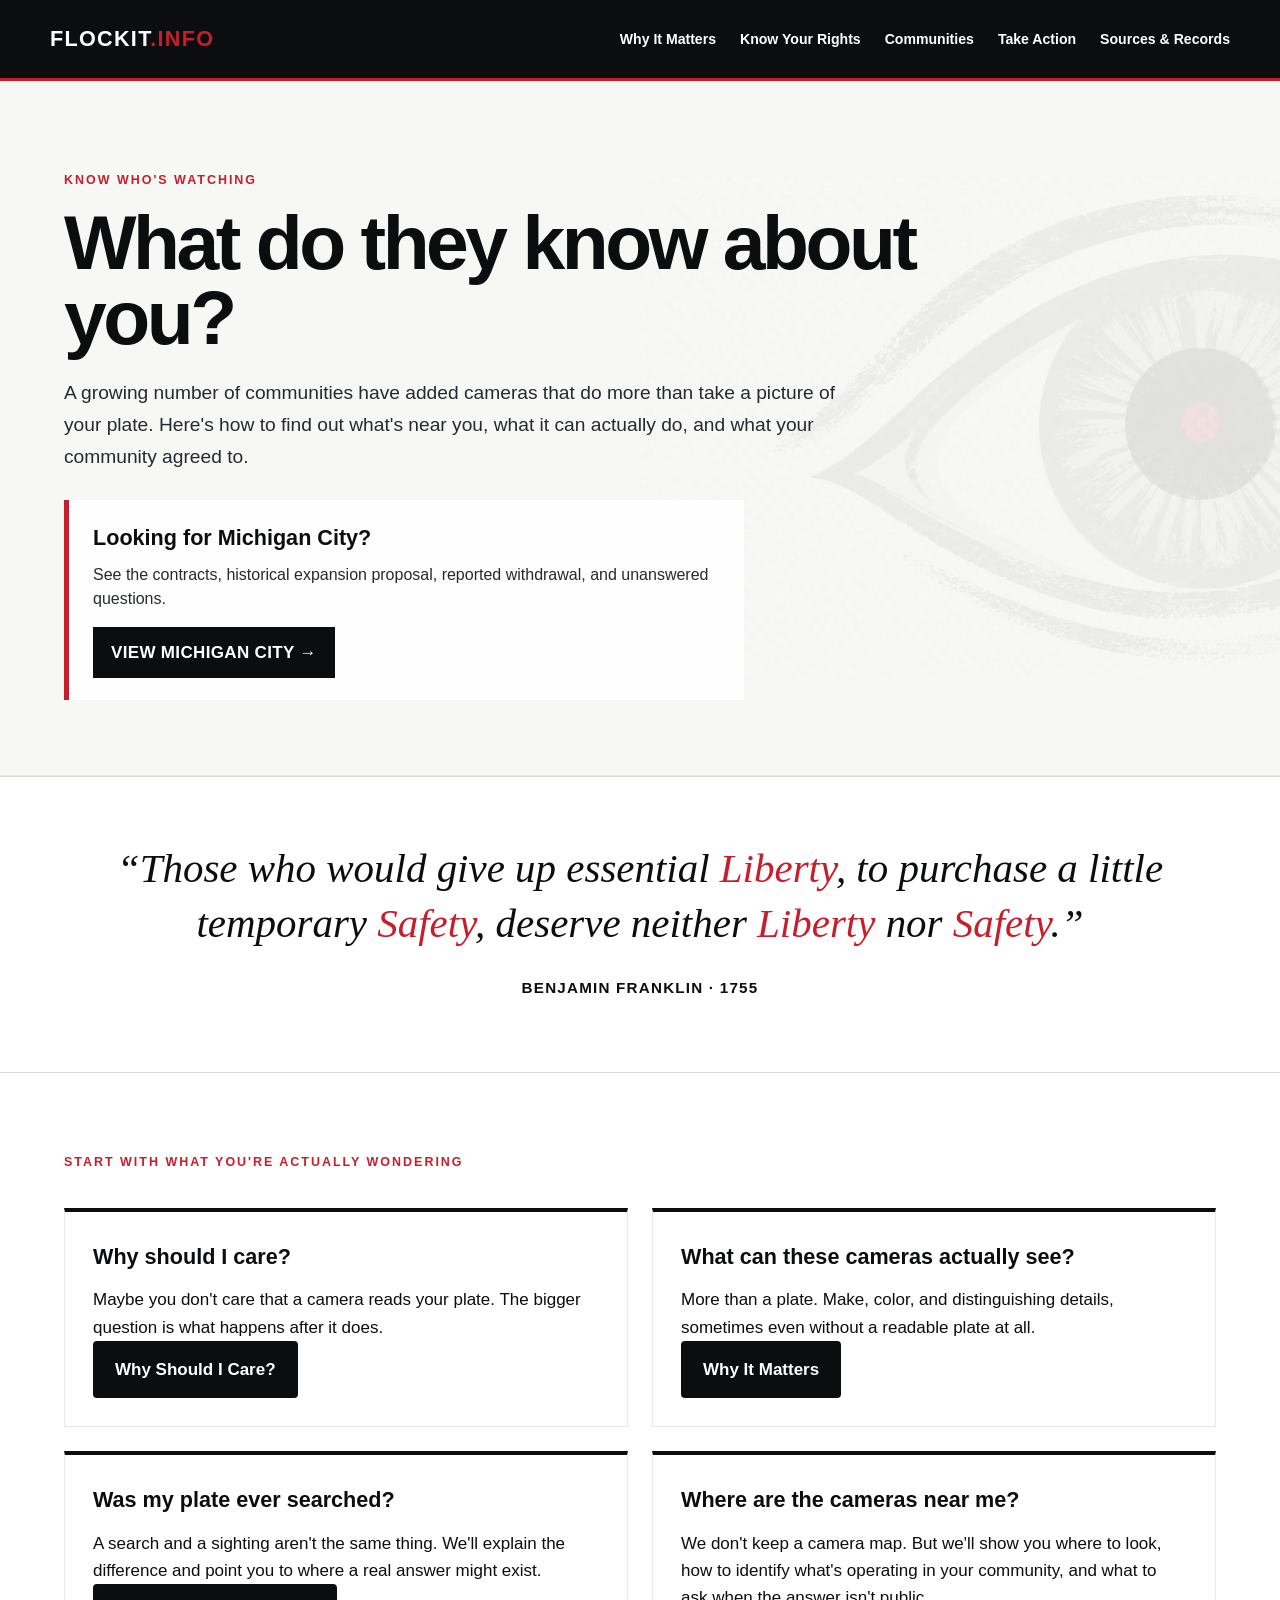
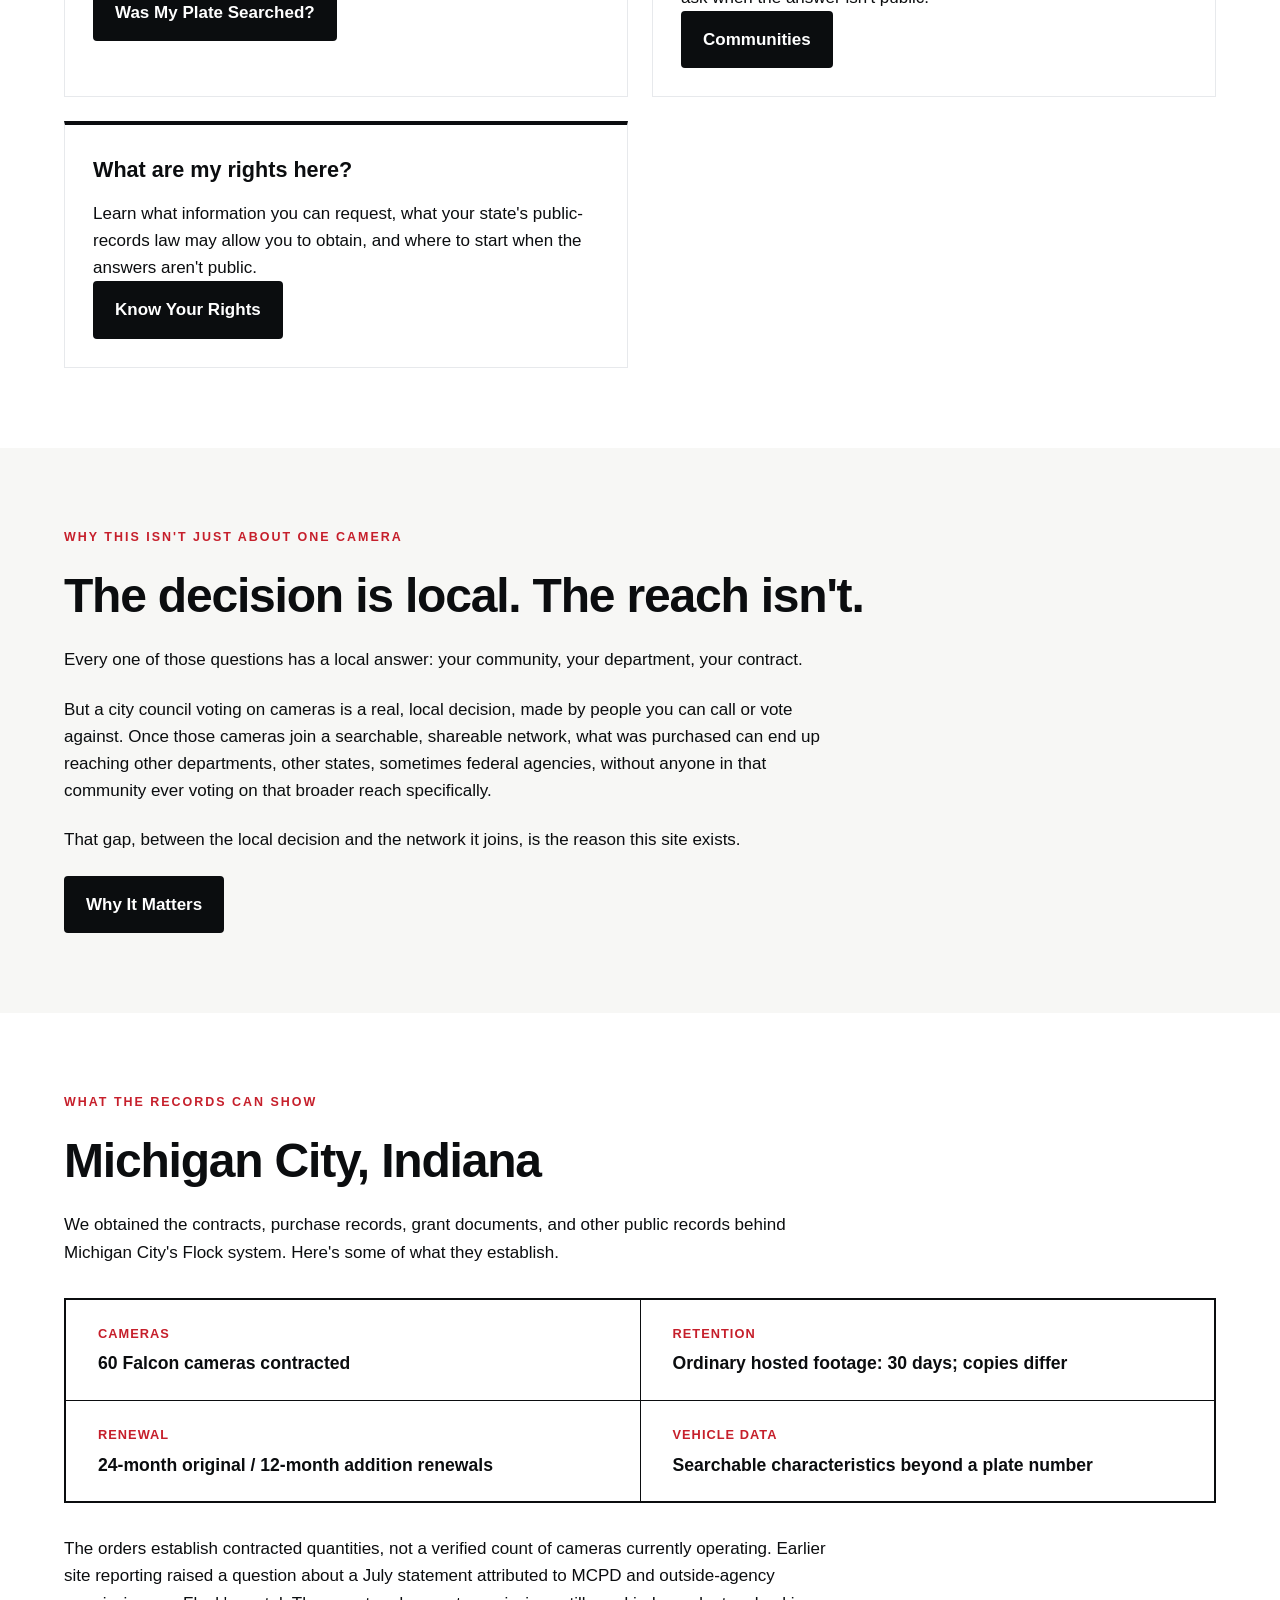
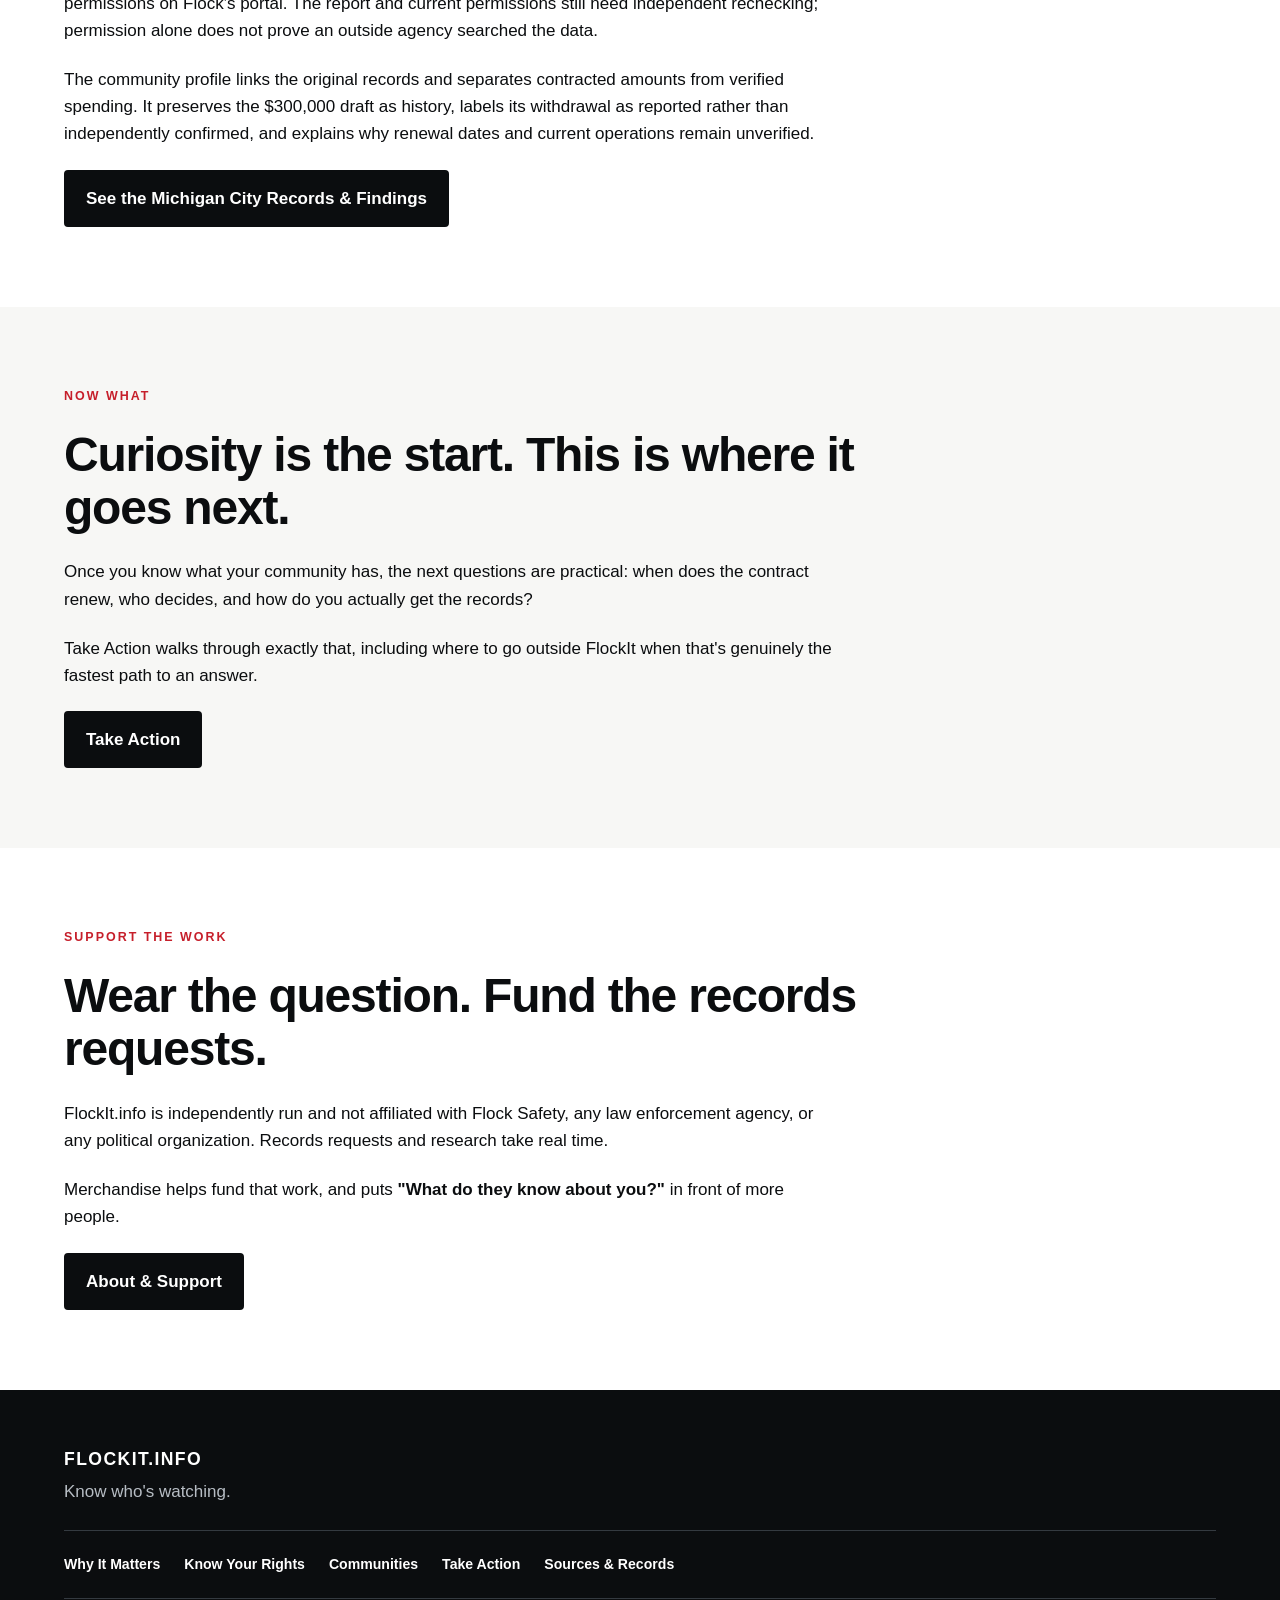
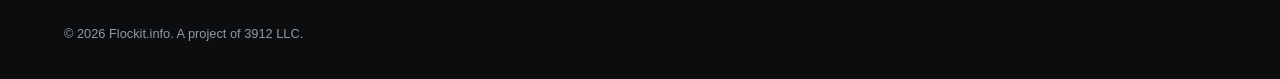
==== commit 3e0ffe87: "Correct Michigan City evidence summaries and replace broken community intake" ====
--- a/index.html
+++ b/index.html
@@ -69,7 +69,7 @@
 
     <div class="mc-shortcut">
   <p><strong>Looking for Michigan City?</strong></p>
-  <p>See the contracts, public records, current proposals, and unanswered questions.</p>
+  <p>See the contracts, historical expansion proposal, reported withdrawal, and unanswered questions.</p>
   <a href="michigan-city.html" class="mc-shortcut-button">VIEW MICHIGAN CITY →</a>
 </div>
 
@@ -230,12 +230,12 @@
 
       <div class="home-finding">
         <span>RETENTION</span>
-        <strong>30 days under the existing agreement</strong>
+        <strong>Ordinary hosted footage: 30 days; copies differ</strong>
       </div>
 
       <div class="home-finding">
         <span>RENEWAL</span>
-        <strong>Automatic</strong>
+        <strong>24-month original / 12-month addition renewals</strong>
       </div>
 
       <div class="home-finding">
@@ -246,11 +246,18 @@
     </div>
 
     <p>
-  There's also an unresolved data-sharing question. ABC57 reported that Assistant Chief Kyle Shiparski said camera data is deleted after 30 days and would not be shared outside of the Michigan City Police Department. Flock's own transparency portal lists hundreds of outside organizations as having access to Michigan City Police Department data.
+  The orders establish contracted quantities, not a verified count of cameras currently
+  operating. Earlier site reporting raised a question about a July statement attributed
+  to MCPD and outside-agency permissions on Flock's portal. The report and current
+  permissions still need independent rechecking; permission alone does not prove
+  an outside agency searched the data.
 </p>
 
     <p>
-      The community profile shows the records behind those findings, what Michigan City has spent, the proposed $300,000 expansion, and what still needs an answer.
+      The community profile links the original records and separates contracted amounts
+      from verified spending. It preserves the $300,000 draft as history, labels its
+      withdrawal as reported rather than independently confirmed, and explains why
+      renewal dates and current operations remain unverified.
     </p>
 
     <a class="button" href="michigan-city.html">
--- a/styles.css
+++ b/styles.css
@@ -179,6 +179,42 @@
 }
 
 
+.mc-shortcut {
+  max-width: 680px;
+  margin-top: 28px;
+  padding: 22px 24px;
+  border-left: 5px solid var(--red);
+  background: rgba(255, 255, 255, 0.9);
+}
+
+.mc-shortcut p {
+  margin: 0 0 8px;
+  color: var(--dark-gray);
+  font-size: 1rem;
+  line-height: 1.5;
+}
+
+.mc-shortcut p:first-child {
+  color: var(--black);
+  font-size: 1.35rem;
+}
+
+.mc-shortcut-button {
+  display: inline-block;
+  margin-top: 8px;
+  padding: 12px 18px;
+  background: var(--black);
+  color: white;
+  font-weight: 700;
+  text-decoration: none;
+  letter-spacing: 0.02em;
+}
+
+.mc-shortcut-button:hover {
+  background: var(--red);
+  color: var(--black);
+}
+
 /* =========================================================
    STANDARD CONTENT
    ========================================================= */
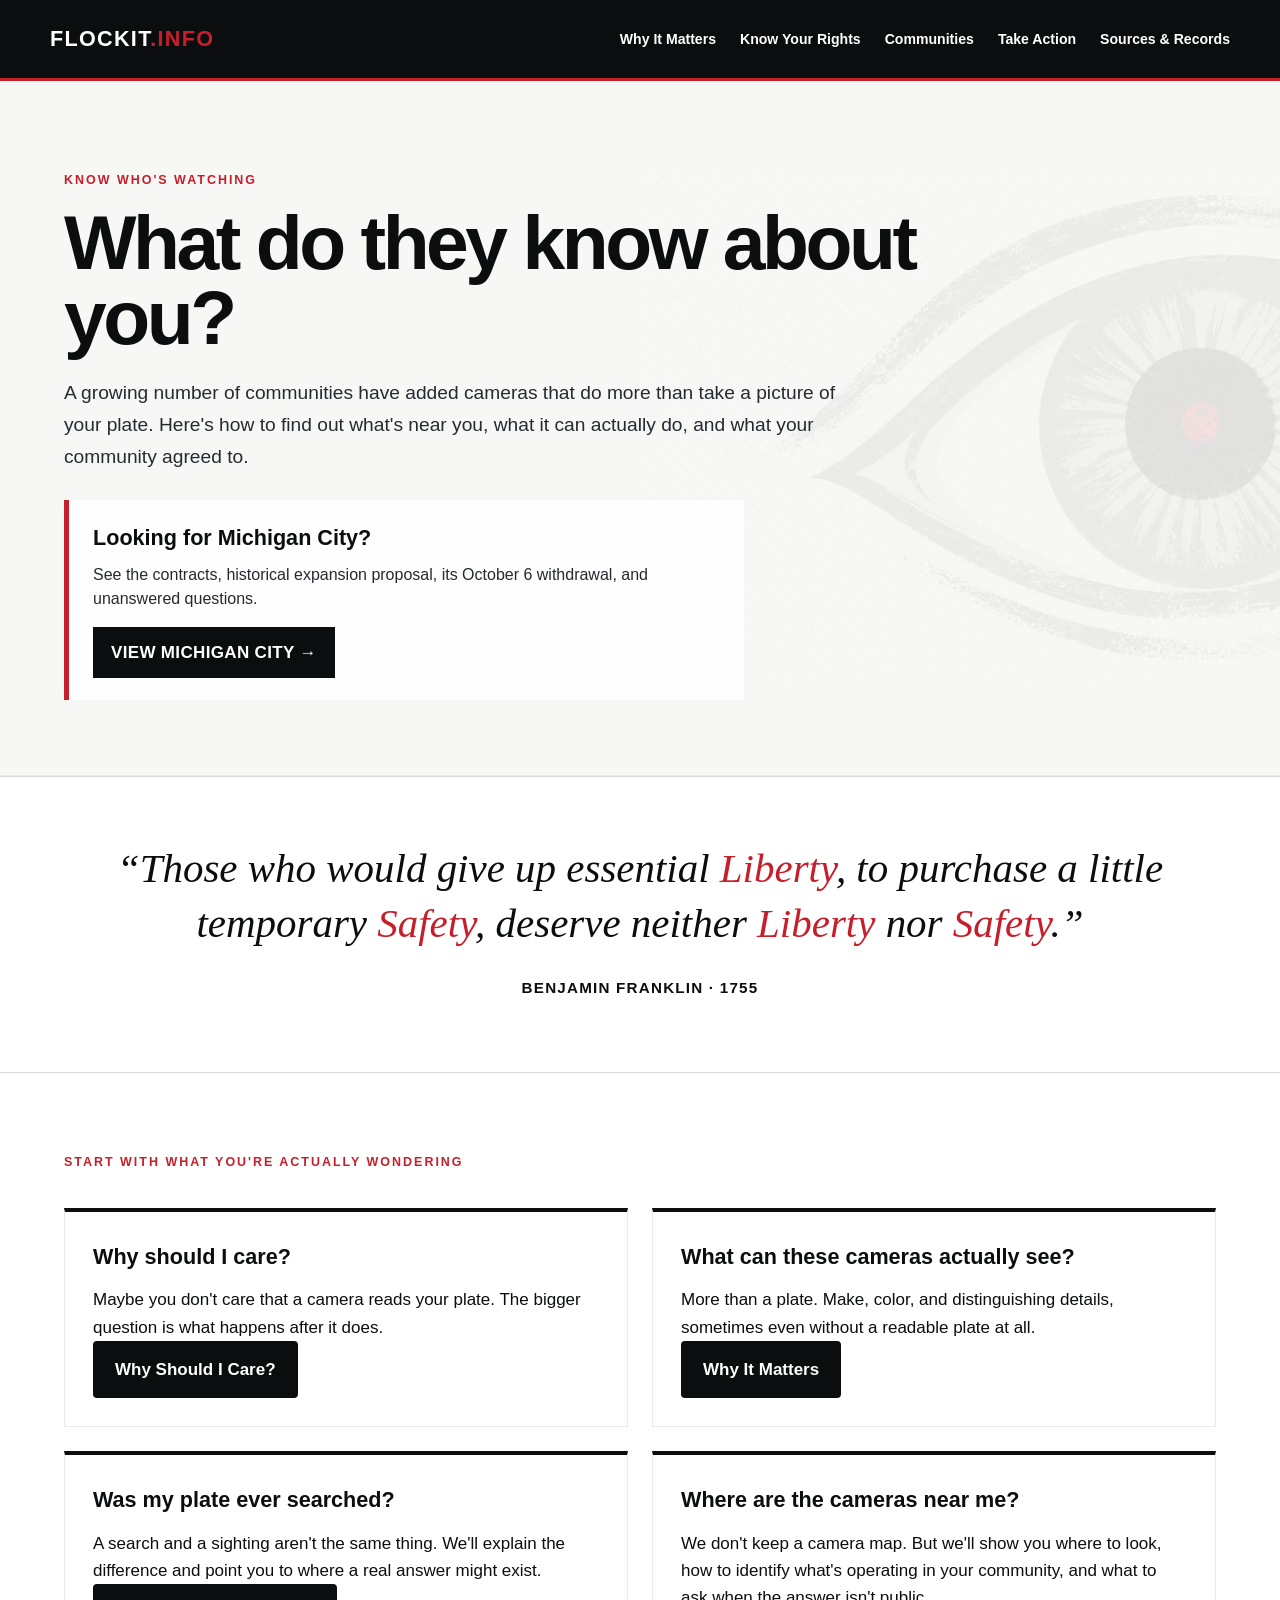
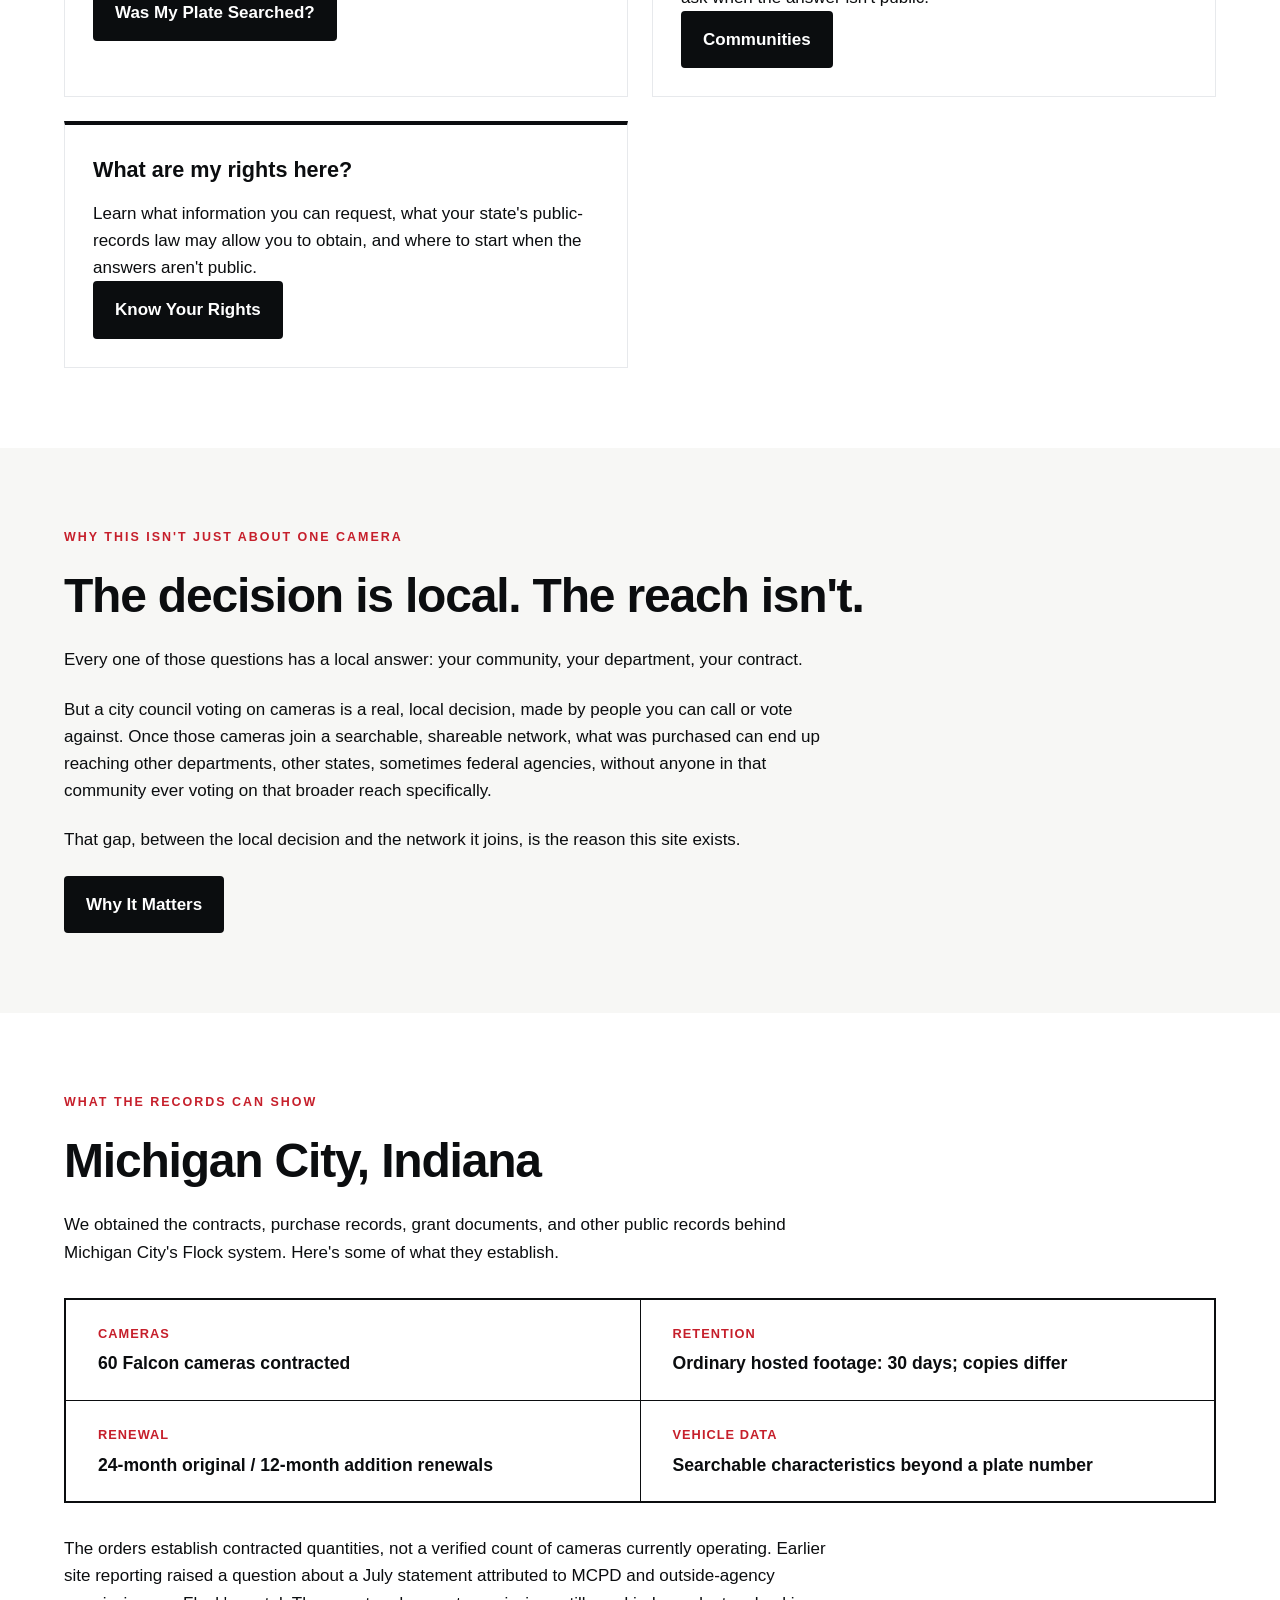
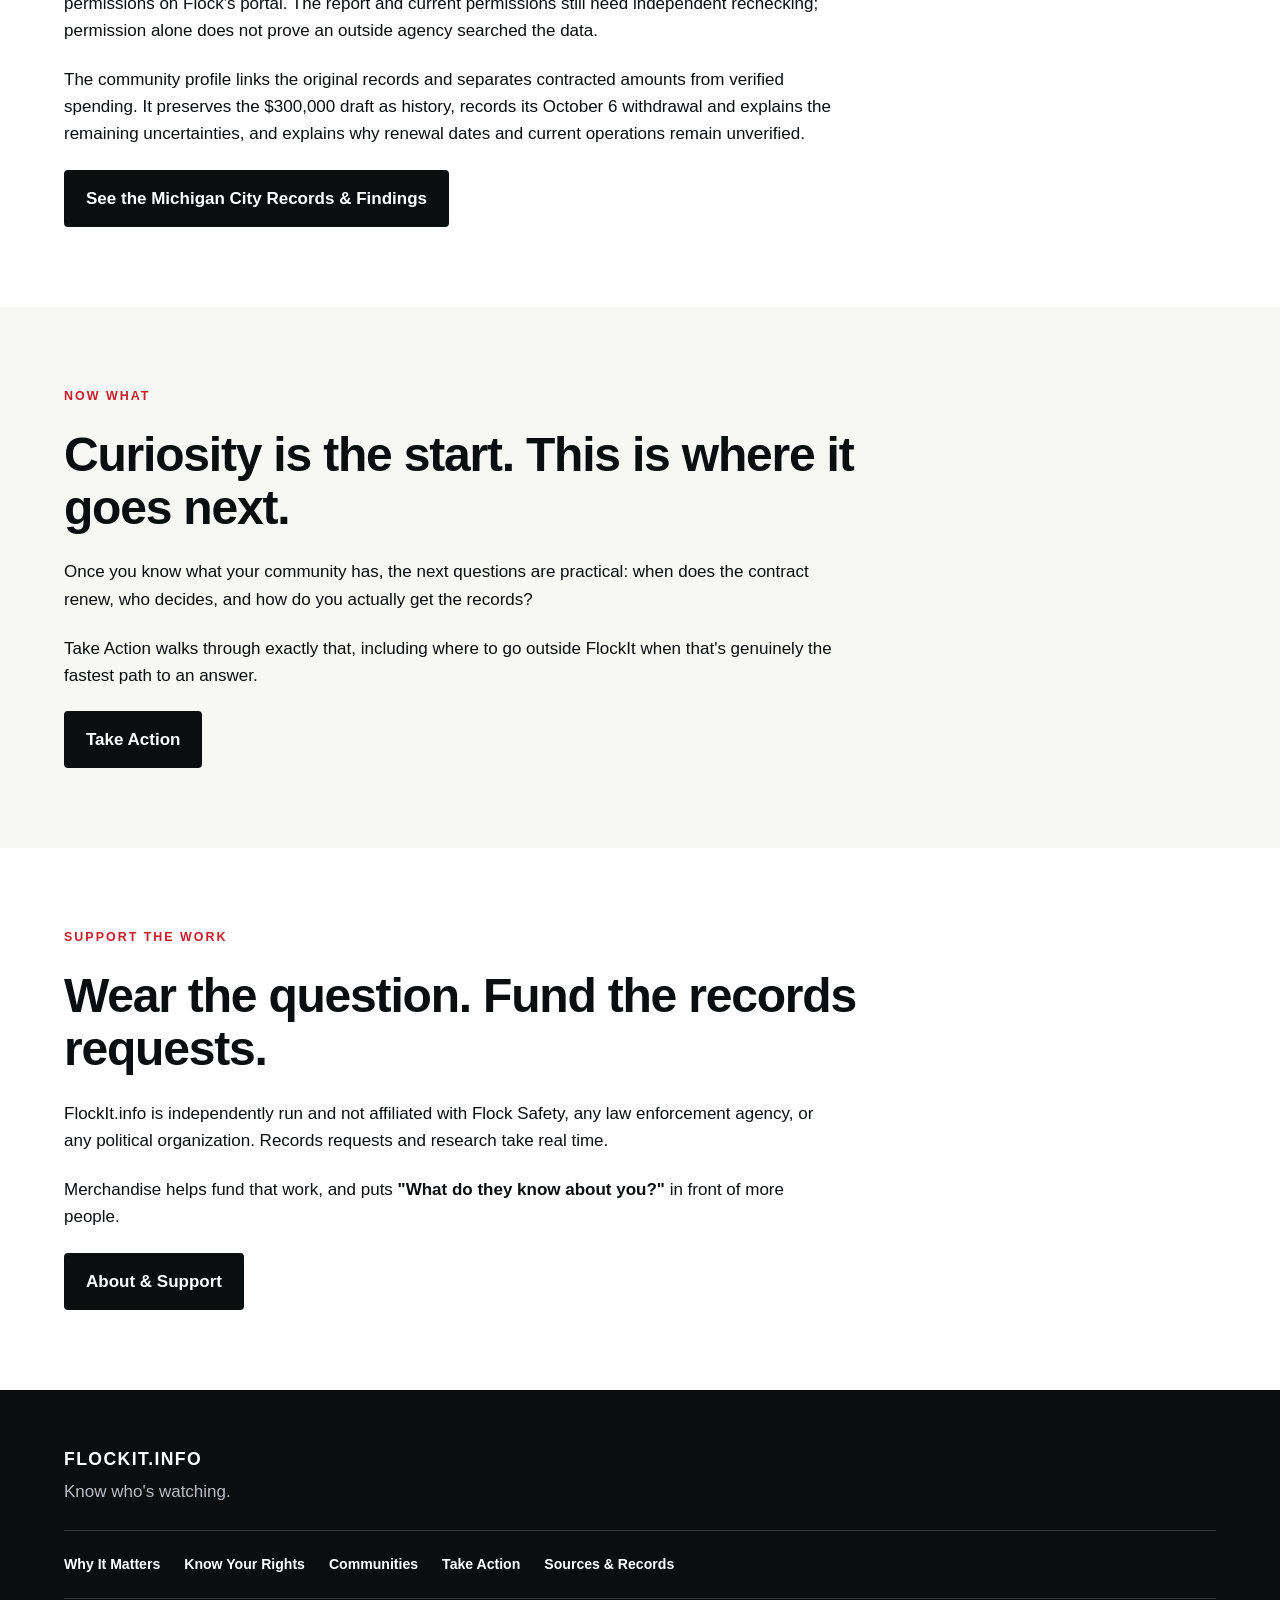
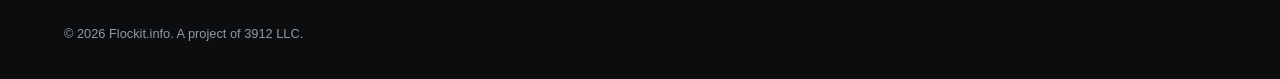
==== commit 6215afa5: "Correct October 6 expansion withdrawal status" ====
--- a/index.html
+++ b/index.html
@@ -69,7 +69,7 @@
 
     <div class="mc-shortcut">
   <p><strong>Looking for Michigan City?</strong></p>
-  <p>See the contracts, historical expansion proposal, reported withdrawal, and unanswered questions.</p>
+  <p>See the contracts, historical expansion proposal, its October 6 withdrawal, and unanswered questions.</p>
   <a href="michigan-city.html" class="mc-shortcut-button">VIEW MICHIGAN CITY →</a>
 </div>
 
@@ -255,8 +255,8 @@
 
     <p>
       The community profile links the original records and separates contracted amounts
-      from verified spending. It preserves the $300,000 draft as history, labels its
-      withdrawal as reported rather than independently confirmed, and explains why
+      from verified spending. It preserves the $300,000 draft as history, records its
+      October 6 withdrawal and explains the remaining uncertainties, and explains why
       renewal dates and current operations remain unverified.
     </p>
 
